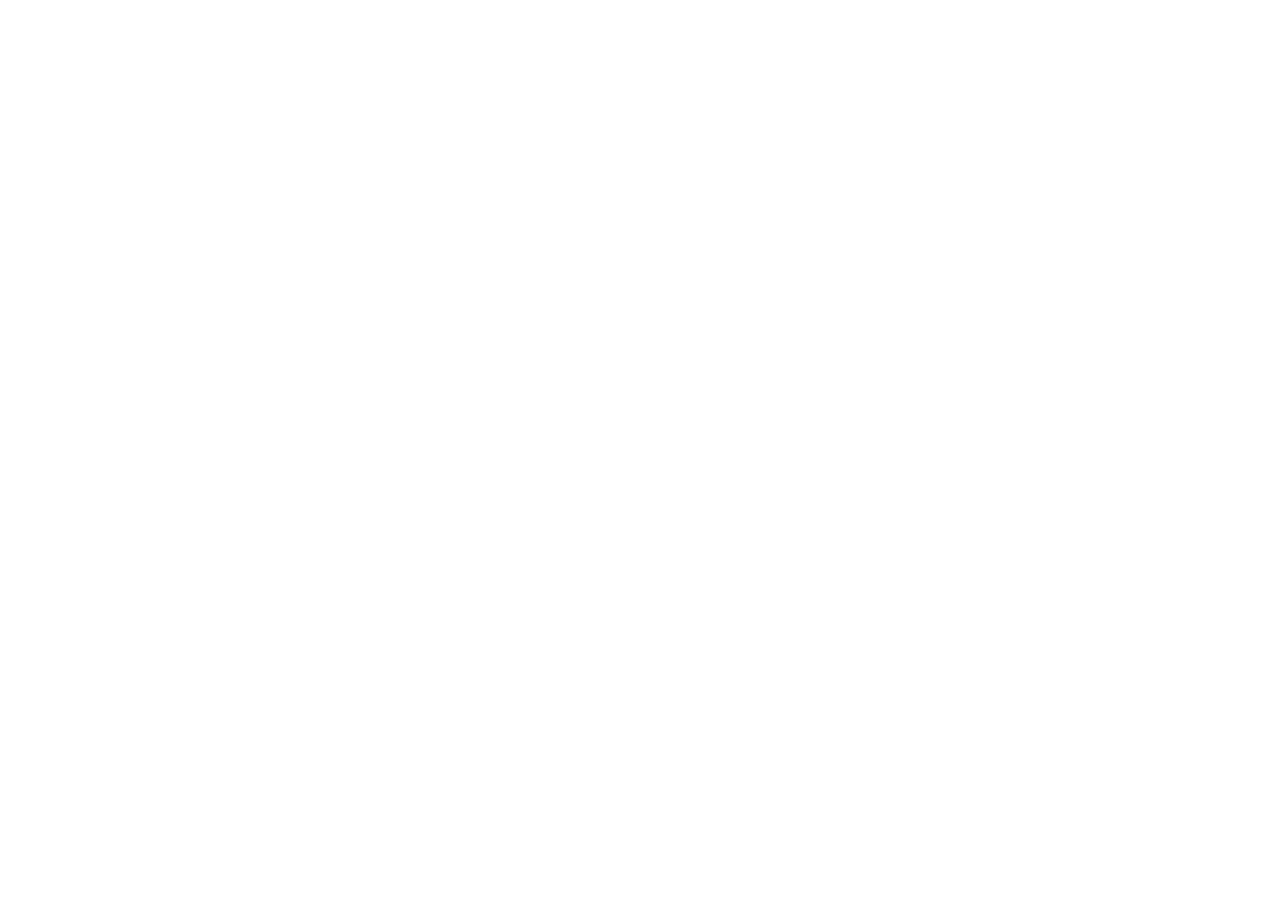
==== index.html @ af885513 "Struktura projektu i CLAUDE.md" ====
<!DOCTYPE html>
<html lang="pl">
<head>
  <meta charset="UTF-8">
  <meta name="viewport" content="width=device-width, initial-scale=1.0">
  <title>Sztuka Lasu</title>
  <link rel="stylesheet" href="css/style.css">
</head>
<body>

  <!-- Tutaj powstanie treść strony -->

  <script src="js/main.js"></script>
</body>
</html>
---- css/style.css ----
/* Style strony Sztuka Lasu */
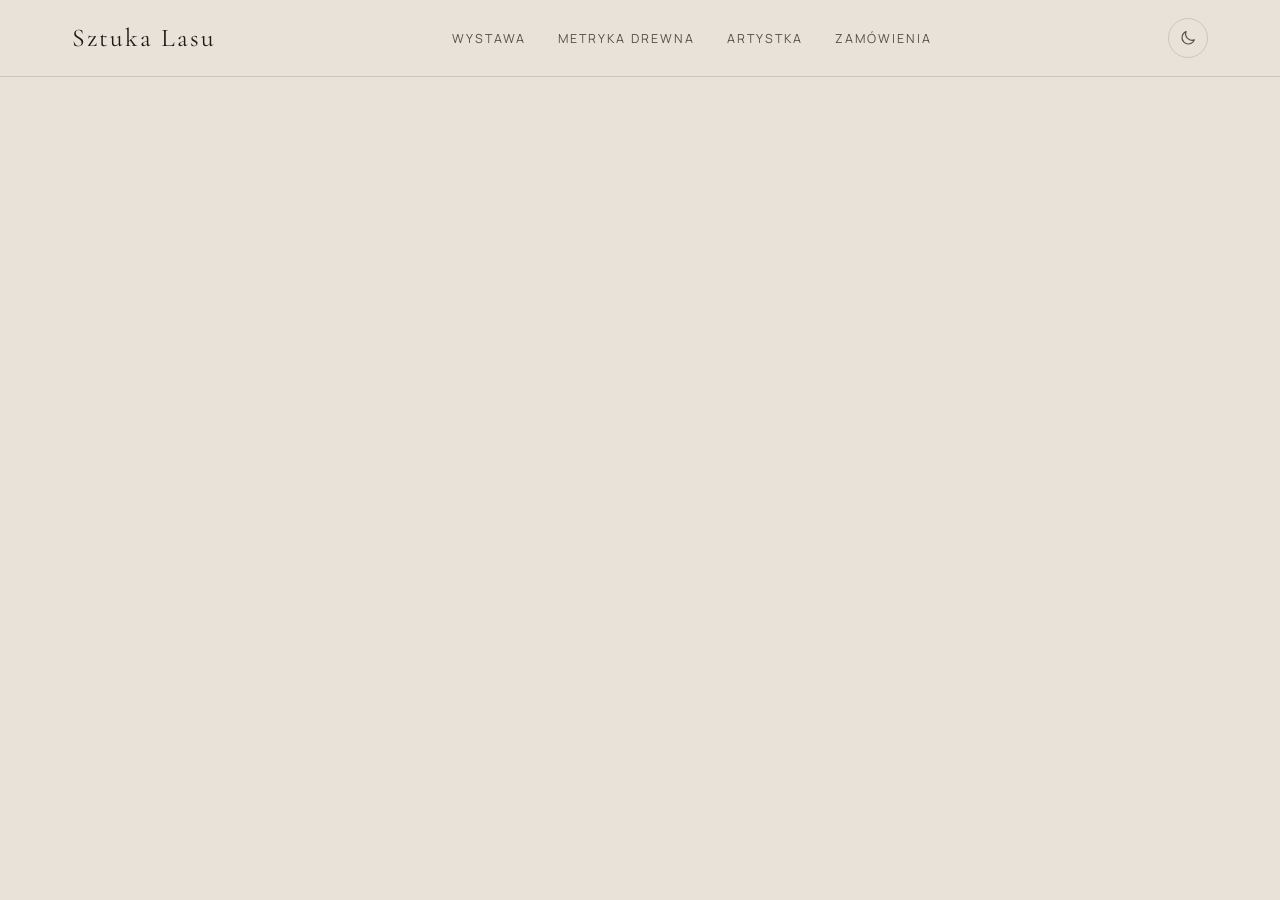
==== commit a082f434: "Nagówek, motywy kolorów i przecznik Sala nocna/dzienna" ====
--- a/index.html
+++ b/index.html
@@ -3,12 +3,92 @@
 <head>
   <meta charset="UTF-8">
   <meta name="viewport" content="width=device-width, initial-scale=1.0">
-  <title>Sztuka Lasu</title>
+  <title>Sztuka Lasu — rzeźby w drewnie</title>
+  <meta name="description" content="Wirtualna galeria rzeźb w drewnie. Każda praca powstaje z gałęzi i odłamków zebranych w lesie — z drewna, które dostaje drugie życie.">
+
+  <!--
+    Skrypt ustawiający motyw MUSI stać tutaj, w <head>, przed stylami
+    i przed treścią strony. Przeglądarka wykonuje go zanim cokolwiek
+    narysuje, więc strona od razu pojawia się w poprawnych kolorach.
+    Gdyby stał na końcu <body>, użytkownik zobaczyłby przez ułamek
+    sekundy zły motyw ("mignięcie").
+  -->
+  <script>
+    (function () {
+      try {
+        var zapisany = localStorage.getItem('motyw');
+        var systemowyCiemny = window.matchMedia('(prefers-color-scheme: dark)').matches;
+        // Wybór zapisany przez użytkownika ma pierwszeństwo nad ustawieniem systemu.
+        var motyw = zapisany || (systemowyCiemny ? 'dark' : 'light');
+        document.documentElement.setAttribute('data-theme', motyw);
+      } catch (blad) {
+        // localStorage bywa zablokowany (tryb prywatny) — wtedy zostają
+        // kolory domyślne ze stylów i strona nadal działa.
+      }
+    })();
+  </script>
+
+  <!-- Fonty z Google Fonts -->
+  <link rel="preconnect" href="https://fonts.googleapis.com">
+  <link rel="preconnect" href="https://fonts.gstatic.com" crossorigin>
+  <link href="https://fonts.googleapis.com/css2?family=Cormorant+Garamond:wght@300;400;500&family=Manrope:wght@300;400;500&display=swap" rel="stylesheet">
+
   <link rel="stylesheet" href="css/style.css">
 </head>
 <body>
 
-  <!-- Tutaj powstanie treść strony -->
+  <header class="naglowek">
+    <div class="naglowek__wnetrze">
+
+      <a class="logo" href="/">Sztuka Lasu</a>
+
+      <!-- <nav> mówi czytnikom ekranu, że to nawigacja po stronie.
+           aria-label rozróżnia ją od innych nawigacji w przyszłości. -->
+      <nav class="menu" aria-label="Menu główne">
+        <ul>
+          <li><a href="#wystawa">Wystawa</a></li>
+          <li><a href="#metryka-drewna">Metryka drewna</a></li>
+          <li><a href="#artystka">Artystka</a></li>
+          <li><a href="#zamowienia">Zamówienia</a></li>
+        </ul>
+      </nav>
+
+      <!--
+        type="button" — bez tego przycisk w formularzu próbowałby go wysłać.
+        aria-label — przycisk zawiera tylko ikonę, więc czytnik ekranu
+        nie miałby czego przeczytać. JavaScript aktualizuje tę etykietę
+        przy każdej zmianie motywu.
+        aria-hidden przy ikonach — to dekoracja, treść niesie aria-label.
+      -->
+      <button
+        class="przelacznik-motywu"
+        type="button"
+        id="przelacznik-motywu"
+        aria-label="Włącz motyw dzienny">
+
+        <!-- Słońce: widoczne w motywie nocnym -->
+        <svg class="ikona-slonce" viewBox="0 0 24 24" fill="none"
+             stroke="currentColor" stroke-width="1.5" stroke-linecap="round"
+             aria-hidden="true">
+          <circle cx="12" cy="12" r="4.5"/>
+          <path d="M12 1.5v2.5M12 20v2.5M3.2 3.2l1.8 1.8M19 19l1.8 1.8M1.5 12h2.5M20 12h2.5M3.2 20.8l1.8-1.8M19 5l1.8-1.8"/>
+        </svg>
+
+        <!-- Księżyc: widoczny w motywie dziennym -->
+        <svg class="ikona-ksiezyc" viewBox="0 0 24 24" fill="none"
+             stroke="currentColor" stroke-width="1.5" stroke-linecap="round"
+             stroke-linejoin="round" aria-hidden="true">
+          <path d="M20.5 14.5A8.5 8.5 0 0 1 9.5 3.5a8.5 8.5 0 1 0 11 11z"/>
+        </svg>
+      </button>
+
+    </div>
+  </header>
+
+  <main>
+    <!-- Tutaj powstaną kolejne sekcje: wystawa, metryka drewna,
+         artystka, zamówienia. -->
+  </main>
 
   <script src="js/main.js"></script>
 </body>
--- a/css/style.css
+++ b/css/style.css
@@ -1 +1,246 @@
-/* Style strony Sztuka Lasu */
+/* =========================================================
+   Sztuka Lasu — style strony
+   ========================================================= */
+
+/* ---------------------------------------------------------
+   1. ZMIENNE KOLORÓW
+
+   Zmienna CSS to nazwa dla wartości, np. --tlo zamiast #13110f.
+   Dzięki temu kolor zapisujemy w jednym miejscu, a używamy w wielu.
+   Zmiana motywu = podmiana wartości zmiennych, nic więcej.
+
+   Motyw nocny jest domyślny — opisany w :root.
+   --------------------------------------------------------- */
+
+:root {
+  /* Motyw nocny */
+  --tlo:            #13110f;
+  --tlo-drugie:     #1b1815;
+  --tekst:          #efe7dc;
+  --tekst-przygaszony: #b5a896;
+  --linie:          #2a2520;
+  --akcent:         #c8a25a;   /* mosiądz */
+
+  /* Informuje przeglądarkę, że strona jest ciemna —
+     dopasuje m.in. paski przewijania i pola formularzy. */
+  color-scheme: dark;
+
+  /* Fonty */
+  --font-naglowki: 'Cormorant Garamond', Georgia, serif;
+  --font-tekst:    'Manrope', system-ui, -apple-system, sans-serif;
+
+  /* Odstępy — wspólna skala, żeby układ był spójny */
+  --odstep-s:  0.5rem;
+  --odstep-m:  1rem;
+  --odstep-l:  2rem;
+  --odstep-xl: 4rem;
+
+  --szerokosc-strony: 1200px;
+}
+
+/* Motyw dzienny — wybrany ręcznie przyciskiem */
+:root[data-theme="light"] {
+  --tlo:            #e8e2d8;
+  --tlo-drugie:     #ded6ca;
+  --tekst:          #1f1a15;
+  --tekst-przygaszony: #5b5046;
+  --linie:          #cfc6b9;
+  --akcent:         #6f521f;
+
+  color-scheme: light;
+}
+
+/* Ten sam motyw dzienny, ale wybrany automatycznie przez system
+   użytkownika. Zabezpieczenie na wypadek, gdyby JavaScript się nie
+   wykonał — wtedy atrybut data-theme w ogóle nie zostanie ustawiony
+   i strona i tak pokaże właściwe kolory. */
+@media (prefers-color-scheme: light) {
+  :root:not([data-theme="dark"]) {
+    --tlo:            #e8e2d8;
+    --tlo-drugie:     #ded6ca;
+    --tekst:          #1f1a15;
+    --tekst-przygaszony: #5b5046;
+    --linie:          #cfc6b9;
+    --akcent:         #6f521f;
+
+    color-scheme: light;
+  }
+}
+
+/* ---------------------------------------------------------
+   2. RESET I PODSTAWY
+   --------------------------------------------------------- */
+
+*,
+*::before,
+*::after {
+  box-sizing: border-box;   /* szerokość elementu liczy się razem z ramką i paddingiem */
+}
+
+body {
+  margin: 0;
+  min-height: 100vh;
+  background-color: var(--tlo);
+  color: var(--tekst);
+  font-family: var(--font-tekst);
+  font-size: 1rem;
+  line-height: 1.7;
+  -webkit-font-smoothing: antialiased;
+
+  /* Łagodne przejście przy zmianie motywu */
+  transition: background-color 0.4s ease, color 0.4s ease;
+}
+
+h1, h2, h3 {
+  font-family: var(--font-naglowki);
+  font-weight: 400;
+  line-height: 1.2;
+  margin: 0;
+}
+
+a {
+  color: inherit;
+  text-decoration: none;
+}
+
+/* Wyraźna obwódka przy nawigacji klawiaturą (klawisz Tab) —
+   ważne dla dostępności, nie usuwamy jej. */
+a:focus-visible,
+button:focus-visible {
+  outline: 2px solid var(--akcent);
+  outline-offset: 4px;
+}
+
+/* ---------------------------------------------------------
+   3. NAGŁÓWEK STRONY
+   --------------------------------------------------------- */
+
+.naglowek {
+  position: sticky;          /* przykleja się do góry przy przewijaniu */
+  top: 0;
+  z-index: 10;
+  background-color: var(--tlo);
+  border-bottom: 1px solid var(--linie);
+  transition: background-color 0.4s ease, border-color 0.4s ease;
+}
+
+.naglowek__wnetrze {
+  max-width: var(--szerokosc-strony);
+  margin: 0 auto;
+  padding: var(--odstep-m) var(--odstep-l);
+
+  display: flex;             /* logo | menu | przycisk w jednej linii */
+  align-items: center;
+  justify-content: space-between;
+  gap: var(--odstep-l);
+}
+
+/* Logo tekstowe */
+.logo {
+  font-family: var(--font-naglowki);
+  font-size: 1.6rem;
+  letter-spacing: 0.08em;
+  white-space: nowrap;
+}
+
+/* Menu */
+.menu ul {
+  list-style: none;          /* bez kropek */
+  margin: 0;
+  padding: 0;
+  display: flex;
+  gap: var(--odstep-l);
+}
+
+.menu a {
+  font-size: 0.78rem;
+  letter-spacing: 0.16em;
+  text-transform: uppercase;
+  color: var(--tekst-przygaszony);
+  padding-bottom: 2px;
+  border-bottom: 1px solid transparent;
+  transition: color 0.3s ease, border-color 0.3s ease;
+}
+
+.menu a:hover {
+  color: var(--tekst);
+  border-bottom-color: var(--akcent);
+}
+
+/* ---------------------------------------------------------
+   4. PRZYCISK PRZEŁĄCZANIA MOTYWU
+   --------------------------------------------------------- */
+
+.przelacznik-motywu {
+  /* Kasujemy domyślny wygląd przycisku przeglądarki */
+  background: none;
+  border: 1px solid var(--linie);
+  border-radius: 50%;
+  padding: 0;
+
+  width: 40px;
+  height: 40px;
+  flex-shrink: 0;            /* nie kurczy się, gdy brakuje miejsca */
+
+  display: inline-flex;
+  align-items: center;
+  justify-content: center;
+
+  color: var(--tekst-przygaszony);
+  cursor: pointer;
+  transition: color 0.3s ease, border-color 0.3s ease;
+}
+
+.przelacznik-motywu:hover {
+  color: var(--akcent);
+  border-color: var(--akcent);
+}
+
+.przelacznik-motywu svg {
+  width: 18px;
+  height: 18px;
+}
+
+/* Pokazujemy ikonę tego motywu, który użytkownik WŁĄCZY po kliknięciu.
+   Motyw nocny (domyślny) → słońce. Motyw dzienny → księżyc. */
+.ikona-ksiezyc { display: none; }
+.ikona-slonce  { display: block; }
+
+:root[data-theme="light"] .ikona-slonce  { display: none; }
+:root[data-theme="light"] .ikona-ksiezyc { display: block; }
+
+@media (prefers-color-scheme: light) {
+  :root:not([data-theme="dark"]) .ikona-slonce  { display: none; }
+  :root:not([data-theme="dark"]) .ikona-ksiezyc { display: block; }
+}
+
+/* ---------------------------------------------------------
+   5. TELEFONY
+   --------------------------------------------------------- */
+
+@media (max-width: 720px) {
+  .naglowek__wnetrze {
+    padding: var(--odstep-m);
+    flex-wrap: wrap;         /* menu przechodzi do nowej linii */
+    gap: var(--odstep-m);
+  }
+
+  .logo {
+    font-size: 1.35rem;
+  }
+
+  .menu {
+    order: 3;                /* menu ląduje pod logo i przyciskiem */
+    width: 100%;
+  }
+
+  .menu ul {
+    gap: var(--odstep-m);
+    flex-wrap: wrap;
+  }
+
+  .menu a {
+    font-size: 0.7rem;
+    letter-spacing: 0.12em;
+  }
+}
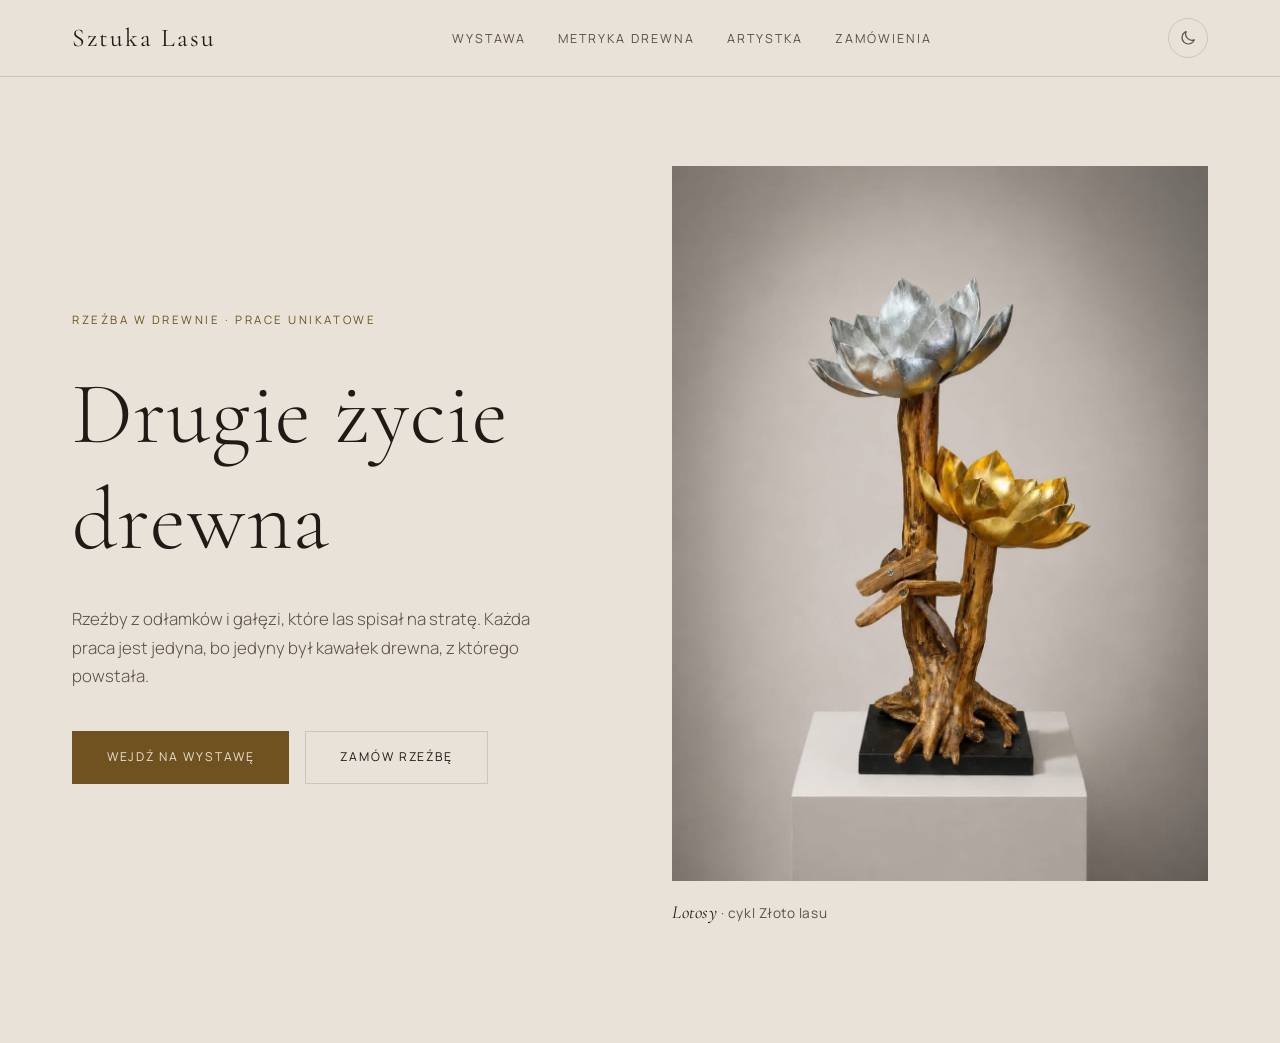
==== commit 986f982a: "Pierwszy ekran z hasem i zdjciem zalenym od motywu" ====
--- a/index.html
+++ b/index.html
@@ -31,7 +31,7 @@
   <!-- Fonty z Google Fonts -->
   <link rel="preconnect" href="https://fonts.googleapis.com">
   <link rel="preconnect" href="https://fonts.gstatic.com" crossorigin>
-  <link href="https://fonts.googleapis.com/css2?family=Cormorant+Garamond:wght@300;400;500&family=Manrope:wght@300;400;500&display=swap" rel="stylesheet">
+  <link href="https://fonts.googleapis.com/css2?family=Cormorant+Garamond:ital,wght@0,300;0,400;0,500;1,400;1,500&family=Manrope:wght@300;400;500&display=swap" rel="stylesheet">
 
   <link rel="stylesheet" href="css/style.css">
 </head>
@@ -86,6 +86,66 @@
   </header>
 
   <main>
+
+    <!-- =====================================================
+         HERO — pierwszy ekran
+         ===================================================== -->
+    <section class="hero">
+      <div class="hero__wnetrze">
+
+        <!-- Kolumna lewa: tekst -->
+        <div class="hero__tekst">
+          <p class="hero__etykieta">Rzeźba w drewnie · prace unikatowe</p>
+
+          <h1 class="hero__tytul">Drugie życie drewna</h1>
+
+          <p class="hero__opis">
+            Rzeźby z odłamków i gałęzi, które las spisał na stratę.
+            Każda praca jest jedyna, bo jedyny był kawałek drewna,
+            z którego powstała.
+          </p>
+
+          <div class="hero__przyciski">
+            <a class="przycisk przycisk--pelny" href="#wystawa">Wejdź na wystawę</a>
+            <a class="przycisk przycisk--obramowany" href="#zamowienia">Zamów rzeźbę</a>
+          </div>
+        </div>
+
+        <!-- Kolumna prawa: zdjęcie zależne od motywu.
+
+             W kodzie są OBIE prace. CSS pokazuje tę pasującą do
+             motywu, a drugą chowa przez display: none. Element
+             ukryty w ten sposób znika też dla czytników ekranu,
+             więc osoba niewidoma nie usłyszy obu podpisów naraz. -->
+        <div class="hero__obraz">
+
+          <!-- Motyw nocny -->
+          <figure class="praca hero__praca hero__praca--noc">
+            <img
+              src="images/twarze-i-formy/duze/twarz-z-mosieznym-okiem.jpg"
+              width="1018" height="1467"
+              alt="Rzeźbiona w drewnie twarz zawieszona na ciemnej ceglanej ścianie. W miejscu oka osadzony okrągły mosiężny element, powierzchnia zachowuje naturalne pęknięcia, sęki i słoje drewna.">
+            <figcaption>
+              <cite>Twarz z mosiężnym okiem</cite> · cykl Twarze i formy
+            </figcaption>
+          </figure>
+
+          <!-- Motyw dzienny -->
+          <figure class="praca hero__praca hero__praca--dzien">
+            <img
+              src="images/zloto-lasu/duze/lotosy.jpg"
+              width="1086" height="1448"
+              alt="Rzeźba dwóch kwiatów lotosu na drewnianych łodygach wyrastających z korzeni. Górny kwiat ma srebrzone płatki, dolny złocone. Praca stoi na czarnej podstawie, na jasnym cokole.">
+            <figcaption>
+              <cite>Lotosy</cite> · cykl Złoto lasu
+            </figcaption>
+          </figure>
+
+        </div>
+
+      </div>
+    </section>
+
     <!-- Tutaj powstaną kolejne sekcje: wystawa, metryka drewna,
          artystka, zamówienia. -->
   </main>
--- a/css/style.css
+++ b/css/style.css
@@ -244,3 +244,197 @@
     letter-spacing: 0.12em;
   }
 }
+
+/* ---------------------------------------------------------
+   6. PRZYCISKI
+
+   Jedna klasa .przycisk daje kształt i typografię,
+   a klasa-wariant (--pelny / --obramowany) tylko kolory.
+   --------------------------------------------------------- */
+
+.przycisk {
+  display: inline-flex;
+  align-items: center;
+  justify-content: center;
+
+  padding: 0.95rem 2.1rem;
+  border: 1px solid transparent;
+
+  font-size: 0.76rem;
+  letter-spacing: 0.16em;
+  text-transform: uppercase;
+  white-space: nowrap;
+
+  cursor: pointer;
+  transition: background-color 0.3s ease, color 0.3s ease, border-color 0.3s ease;
+}
+
+/* Wypełniony kolorem akcentu.
+   Tekst w kolorze tła (var(--tlo)) działa w obu motywach:
+   ciemny napis na złocie w nocy, jasny na brązie w dzień. */
+.przycisk--pelny {
+  background-color: var(--akcent);
+  color: var(--tlo);
+}
+
+.przycisk--pelny:hover {
+  background-color: transparent;
+  color: var(--akcent);
+  border-color: var(--akcent);
+}
+
+.przycisk--obramowany {
+  background-color: transparent;
+  color: var(--tekst);
+  border-color: var(--linie);
+}
+
+.przycisk--obramowany:hover {
+  color: var(--akcent);
+  border-color: var(--akcent);
+}
+
+/* ---------------------------------------------------------
+   7. HERO — pierwszy ekran
+   --------------------------------------------------------- */
+
+.hero {
+  padding-top: clamp(3rem, 7vw, 6rem);
+  padding-bottom: clamp(4rem, 9vw, 8rem);
+}
+
+.hero__wnetrze {
+  max-width: var(--szerokosc-strony);
+  margin: 0 auto;
+  padding: 0 var(--odstep-l);
+
+  /* grid = siatka. Poniżej: dwie kolumny równej szerokości.
+     1fr znaczy "jedna część dostępnego miejsca". */
+  display: grid;
+  grid-template-columns: 1fr 1fr;
+  gap: clamp(2rem, 5vw, 4.5rem);
+  align-items: center;
+}
+
+.hero__etykieta {
+  margin: 0 0 var(--odstep-l);
+  color: var(--akcent);
+  font-size: 0.72rem;
+  letter-spacing: 0.22em;
+  text-transform: uppercase;
+}
+
+/* clamp(minimum, wartość elastyczna, maksimum) —
+   tytuł skaluje się płynnie z szerokością okna (7vw = 7% szerokości),
+   ale nigdy nie zejdzie poniżej 2.6rem ani nie przekroczy 5.5rem.
+   Dzięki temu nie trzeba osobno ustawiać rozmiaru dla telefonu. */
+.hero__tytul {
+  margin: 0 0 var(--odstep-l);
+  font-size: clamp(2.6rem, 7vw, 5.5rem);
+  font-weight: 300;
+  letter-spacing: 0.01em;
+}
+
+.hero__opis {
+  margin: 0 0 calc(var(--odstep-l) * 1.25);
+  max-width: 46ch;            /* ok. 46 znaków w wierszu — długość wygodna do czytania */
+  color: var(--tekst-przygaszony);
+  font-size: 1.05rem;
+  font-weight: 300;
+}
+
+.hero__przyciski {
+  display: flex;
+  gap: var(--odstep-m);
+  flex-wrap: wrap;            /* na wąskim ekranie drugi przycisk spadnie niżej */
+}
+
+/* --- Zdjęcie pracy z podpisem --- */
+
+.praca {
+  margin: 0;                  /* przeglądarka domyślnie dodaje marginesy do <figure> */
+}
+
+.praca img {
+  display: block;
+  width: 100%;
+  height: auto;
+
+  /* Stała ramka 3:4 dla obu zdjęć — bez tego układ strony
+     podskakiwałby przy zmianie motywu, bo zdjęcia mają
+     nieco inne proporcje. object-fit: cover wypełnia ramkę
+     i przycina nadmiar zamiast zniekształcać pracę. */
+  aspect-ratio: 3 / 4;
+  object-fit: cover;
+}
+
+.praca figcaption {
+  margin-top: var(--odstep-m);
+  color: var(--tekst-przygaszony);
+  font-size: 0.85rem;
+  letter-spacing: 0.04em;
+}
+
+/* <cite> to znacznik tytułu dzieła. Przeglądarka sama daje mu
+   kursywę, my dokładamy krój nagłówkowy. */
+.praca cite {
+  color: var(--tekst);
+  font-family: var(--font-naglowki);
+  font-size: 1.15rem;
+  font-style: italic;
+}
+
+/* --- Zamiana zdjęcia wraz z motywem ---
+
+   W HTML są obie prace. Tutaj decydujemy, którą widać.
+   Domyślnie (motyw nocny) widoczna jest praca nocna. */
+
+.hero__praca--dzien { display: none; }
+.hero__praca--noc   { display: block; }
+
+:root[data-theme="light"] .hero__praca--noc   { display: none; }
+:root[data-theme="light"] .hero__praca--dzien { display: block; }
+
+/* Zabezpieczenie, gdyby JavaScript nie ustawił data-theme */
+@media (prefers-color-scheme: light) {
+  :root:not([data-theme="dark"]) .hero__praca--noc   { display: none; }
+  :root:not([data-theme="dark"]) .hero__praca--dzien { display: block; }
+}
+
+/* --- Hero na telefonie --- */
+
+@media (max-width: 768px) {
+  .hero {
+    padding-top: var(--odstep-l);
+  }
+
+  .hero__wnetrze {
+    padding-left: var(--odstep-m);
+    padding-right: var(--odstep-m);
+
+    grid-template-columns: 1fr;   /* jedna kolumna — bloki jeden pod drugim */
+    gap: var(--odstep-l);
+  }
+
+  /* order: -1 przesuwa zdjęcie przed tekst.
+     Zmienia tylko kolejność wyświetlania, nie ruszając kodu HTML. */
+  .hero__obraz {
+    order: -1;
+  }
+
+  .hero__etykieta {
+    margin-bottom: var(--odstep-m);
+  }
+
+  .hero__opis {
+    margin-bottom: var(--odstep-l);
+  }
+
+  .praca img {
+    aspect-ratio: 4 / 5;          /* niższy kadr, żeby zdjęcie nie zajęło całego ekranu */
+  }
+
+  .hero__przyciski .przycisk {
+    flex: 1 1 100%;               /* przyciski na pełną szerokość, jeden pod drugim */
+  }
+}
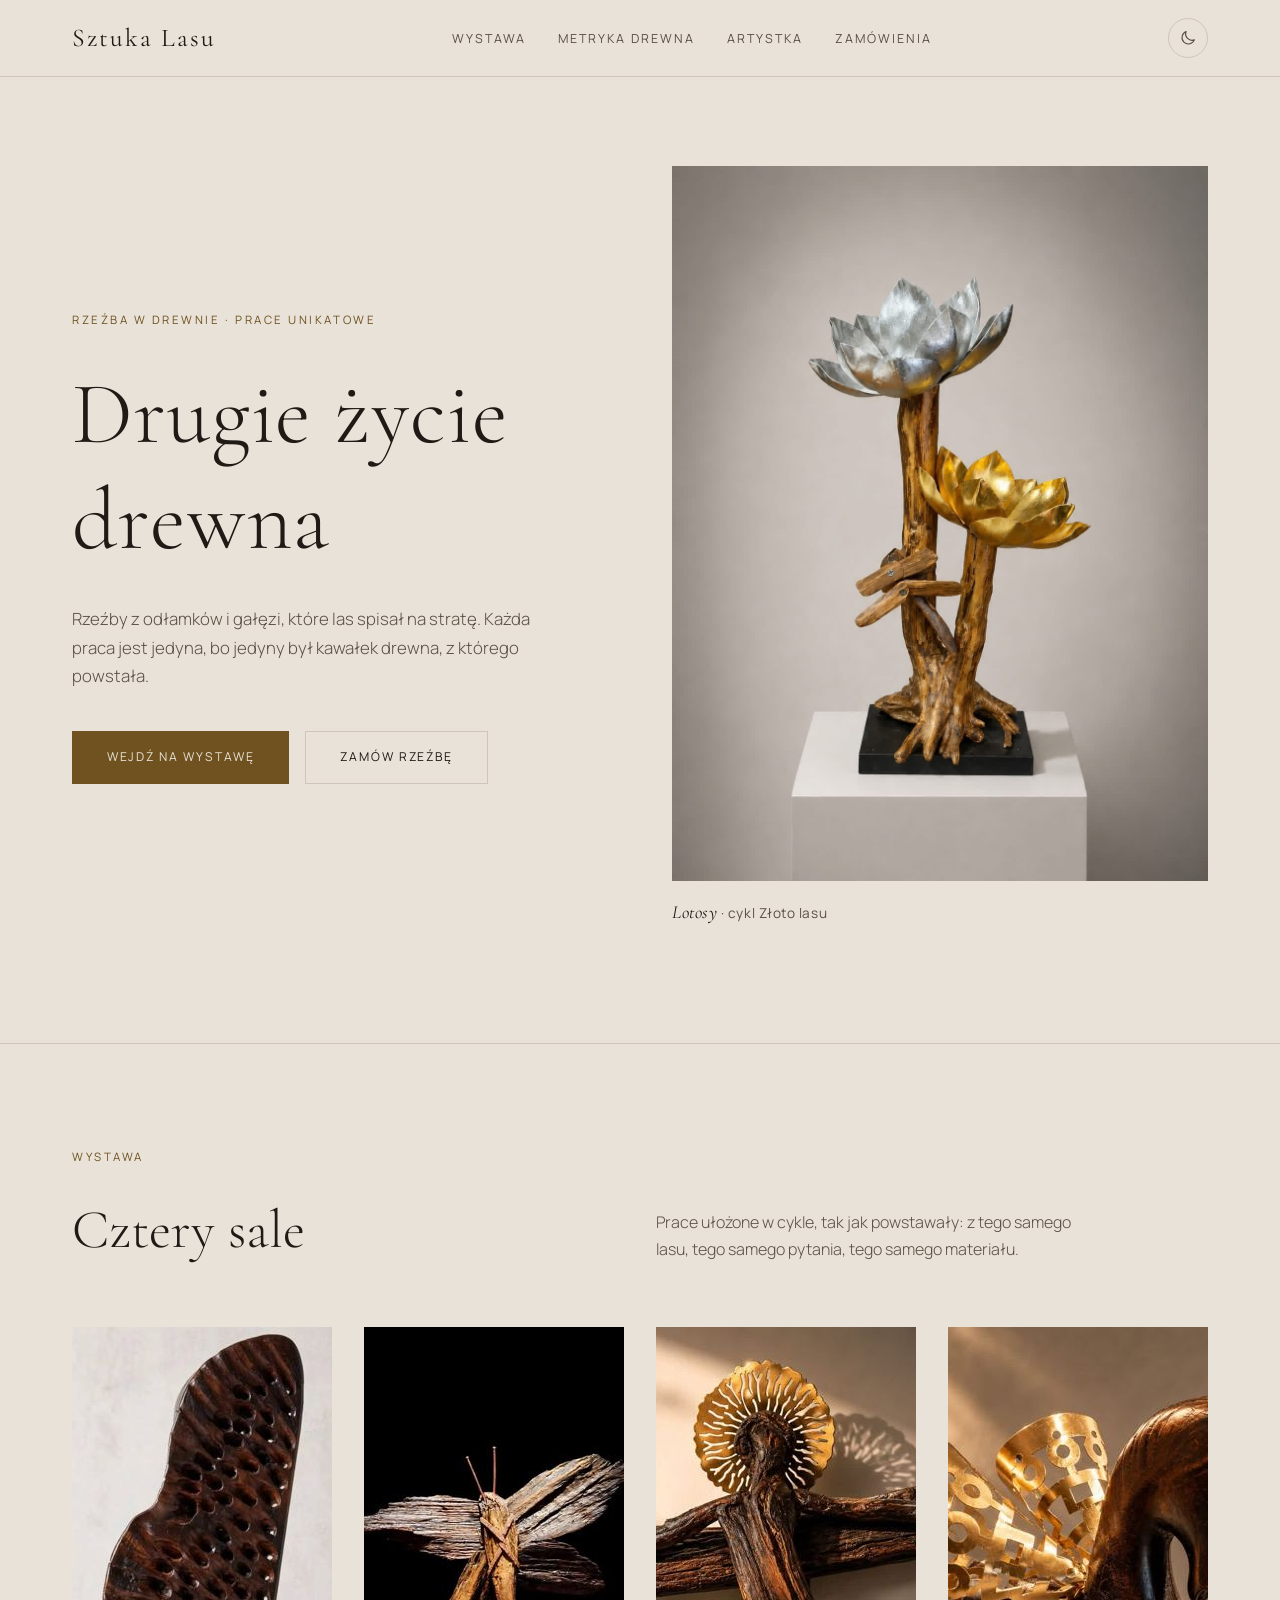
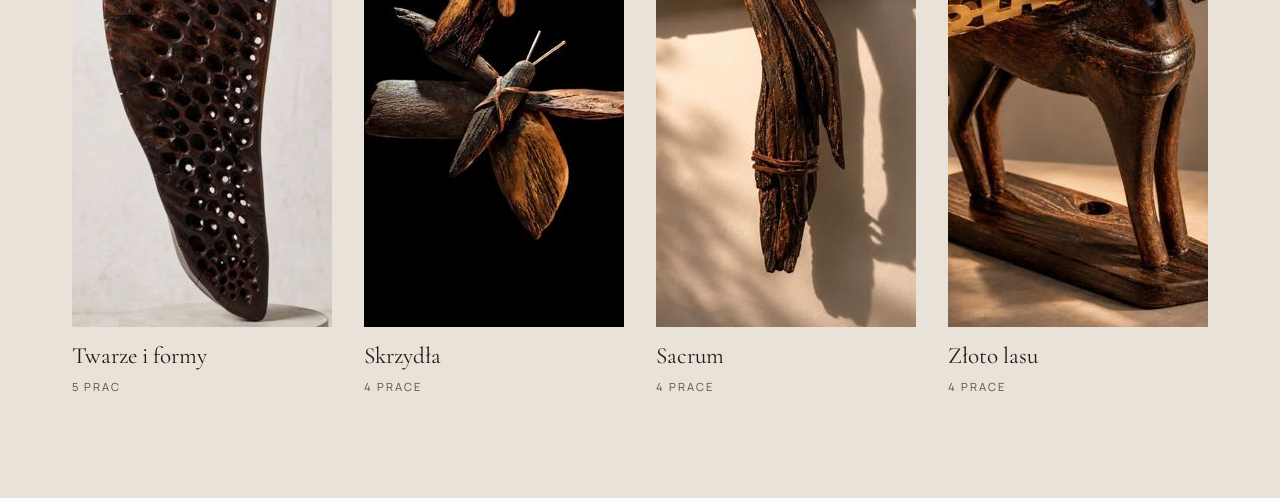
==== commit ff9cb252: "Mniejsze przycicie zdj na kartach sal" ====
--- a/index.html
+++ b/index.html
@@ -95,7 +95,7 @@
 
         <!-- Kolumna lewa: tekst -->
         <div class="hero__tekst">
-          <p class="hero__etykieta">Rzeźba w drewnie · prace unikatowe</p>
+          <p class="etykieta">Rzeźba w drewnie · prace unikatowe</p>
 
           <h1 class="hero__tytul">Drugie życie drewna</h1>
 
@@ -146,7 +146,88 @@
       </div>
     </section>
 
-    <!-- Tutaj powstaną kolejne sekcje: wystawa, metryka drewna,
+
+    <!-- =====================================================
+         WYSTAWA — cztery sale (cykle prac)
+         ===================================================== -->
+    <section class="wystawa" id="wystawa">
+      <div class="wystawa__wnetrze">
+
+        <header class="sekcja-naglowek">
+          <div>
+            <p class="etykieta">Wystawa</p>
+            <h2 class="sekcja-naglowek__tytul">Cztery sale</h2>
+          </div>
+          <p class="sekcja-naglowek__opis">
+            Prace ułożone w cykle, tak jak powstawały: z tego samego lasu,
+            tego samego pytania, tego samego materiału.
+          </p>
+        </header>
+
+        <!-- <ul> zamiast zwykłych <div>: to jest lista sal, a czytnik
+             ekranu zapowie "lista, 4 pozycje" i pozwoli po niej skakać.
+             Cała karta jest jednym <a>, więc klikalne jest zdjęcie
+             razem z podpisem. -->
+        <ul class="sale">
+
+          <li>
+            <a class="sala" href="#">
+              <div class="sala__kadr">
+                <img
+                  src="images/twarze-i-formy/miniatury/forma-z-otworami.jpg"
+                  width="323" height="600" loading="lazy"
+                  alt="Wysoka, smukła forma z ciemnego drewna o miękkim, opływowym zarysie, gęsto przewiercona owalnymi otworami.">
+              </div>
+              <h3 class="sala__nazwa">Twarze i formy</h3>
+              <p class="sala__liczba">5 prac</p>
+            </a>
+          </li>
+
+          <li>
+            <a class="sala" href="#">
+              <div class="sala__kadr">
+                <img
+                  src="images/skrzydla/miniatury/dwa-motyle-noc.jpg"
+                  width="337" height="600" loading="lazy"
+                  alt="Dwa motyle złożone z kawałków surowego drewna, z cienkimi czułkami, ustawione jeden nad drugim na czarnym tle.">
+              </div>
+              <h3 class="sala__nazwa">Skrzydła</h3>
+              <p class="sala__liczba">4 prace</p>
+            </a>
+          </li>
+
+          <li>
+            <a class="sala" href="#">
+              <div class="sala__kadr">
+                <img
+                  src="images/sacrum/miniatury/krucyfiks-z-aureola.jpg"
+                  width="561" height="600" loading="lazy"
+                  alt="Krucyfiks z nieobrobionych gałęzi związanych sznurkiem, z postacią i złoconą, promienistą aureolą, na jasnej ścianie w ciepłym świetle.">
+              </div>
+              <h3 class="sala__nazwa">Sacrum</h3>
+              <p class="sala__liczba">4 prace</p>
+            </a>
+          </li>
+
+          <li>
+            <a class="sala" href="#">
+              <div class="sala__kadr">
+                <img
+                  src="images/zloto-lasu/miniatury/kon-ze-skrzydlami.jpg"
+                  width="546" height="600" loading="lazy"
+                  alt="Drewniany koń na prostej podstawie, ze złoconymi, ażurowymi skrzydłami wyciętymi w metalowej blasze.">
+              </div>
+              <h3 class="sala__nazwa">Złoto lasu</h3>
+              <p class="sala__liczba">4 prace</p>
+            </a>
+          </li>
+
+        </ul>
+
+      </div>
+    </section>
+
+    <!-- Tutaj powstaną kolejne sekcje: metryka drewna,
          artystka, zamówienia. -->
   </main>
 
--- a/css/style.css
+++ b/css/style.css
@@ -316,7 +316,7 @@
   align-items: center;
 }
 
-.hero__etykieta {
+.etykieta {
   margin: 0 0 var(--odstep-l);
   color: var(--akcent);
   font-size: 0.72rem;
@@ -422,7 +422,7 @@
     order: -1;
   }
 
-  .hero__etykieta {
+  .hero .etykieta {
     margin-bottom: var(--odstep-m);
   }
 
@@ -438,3 +438,146 @@
     flex: 1 1 100%;               /* przyciski na pełną szerokość, jeden pod drugim */
   }
 }
+
+/* ---------------------------------------------------------
+   8. WYSTAWA — cztery sale
+   --------------------------------------------------------- */
+
+.wystawa {
+  padding: clamp(3rem, 8vw, 7rem) 0;
+  border-top: 1px solid var(--linie);
+}
+
+.wystawa__wnetrze {
+  max-width: var(--szerokosc-strony);
+  margin: 0 auto;
+  padding: 0 var(--odstep-l);
+}
+
+/* --- Nagłówek sekcji: tytuł po lewej, akapit po prawej --- */
+
+.sekcja-naglowek {
+  display: grid;
+  grid-template-columns: 1fr 1fr;
+  gap: var(--odstep-l);
+  align-items: end;            /* oba bloki wyrównane dolną krawędzią */
+
+  margin-bottom: clamp(2.5rem, 5vw, 4.5rem);
+}
+
+.sekcja-naglowek__tytul {
+  margin: 0;
+  font-size: clamp(2.2rem, 4.5vw, 3.4rem);
+  font-weight: 300;
+}
+
+.sekcja-naglowek__opis {
+  margin: 0;
+  max-width: 44ch;
+  color: var(--tekst-przygaszony);
+  font-weight: 300;
+}
+
+/* --- Siatka kart --- */
+
+.sale {
+  list-style: none;
+  margin: 0;
+  padding: 0;
+
+  display: grid;
+  grid-template-columns: repeat(4, 1fr);   /* cztery równe kolumny */
+  gap: var(--odstep-l);
+}
+
+/* --- Pojedyncza karta --- */
+
+.sala {
+  display: block;
+}
+
+/* Kadr zdjęcia. overflow: hidden przycina zdjęcie do ramki —
+   bez tego przybliżenie przy najechaniu wylewałoby się poza kartę. */
+.sala__kadr {
+  overflow: hidden;
+  background-color: var(--tlo-drugie);   /* widoczne zanim zdjęcie się wczyta */
+}
+
+.sala__kadr img {
+  display: block;
+  width: 100%;
+  /* Kadr 4:5 — łagodniejszy dla prac o proporcjach zbliżonych do kwadratu.
+     Ten sam kadr na komputerze, tablecie i telefonie. */
+  aspect-ratio: 4 / 5;
+  object-fit: cover;
+  object-position: center;
+
+  transition: transform 0.7s ease;
+}
+
+.sala__nazwa {
+  margin: var(--odstep-m) 0 0.35rem;
+  font-size: 1.45rem;
+  font-weight: 400;
+  transition: color 0.3s ease;
+}
+
+.sala__liczba {
+  margin: 0;
+  color: var(--tekst-przygaszony);
+  font-size: 0.7rem;
+  letter-spacing: 0.18em;
+  text-transform: uppercase;
+}
+
+/* --- Efekt po najechaniu: powolne, niewielkie przybliżenie --- */
+
+.sala:hover .sala__kadr img,
+.sala:focus-visible .sala__kadr img {
+  transform: scale(1.04);
+}
+
+.sala:hover .sala__nazwa,
+.sala:focus-visible .sala__nazwa {
+  color: var(--akcent);
+}
+
+/* Część osób ustawia w systemie "ogranicz animacje" — ruch potrafi
+   wywoływać zawroty głowy. Wtedy zostaje sama zmiana koloru. */
+@media (prefers-reduced-motion: reduce) {
+  .sala__kadr img {
+    transition: none;
+  }
+
+  .sala:hover .sala__kadr img,
+  .sala:focus-visible .sala__kadr img {
+    transform: none;
+  }
+}
+
+/* --- Tablet: dwie kolumny --- */
+
+@media (max-width: 1024px) {
+  .sale {
+    grid-template-columns: repeat(2, 1fr);
+  }
+}
+
+/* --- Telefon: jedna kolumna --- */
+
+@media (max-width: 768px) {
+  .wystawa__wnetrze {
+    padding-left: var(--odstep-m);
+    padding-right: var(--odstep-m);
+  }
+
+  .sekcja-naglowek {
+    grid-template-columns: 1fr;    /* akapit schodzi pod tytuł */
+    gap: var(--odstep-m);
+  }
+
+  .sale {
+    grid-template-columns: 1fr;
+    gap: calc(var(--odstep-l) * 1.25);
+  }
+}
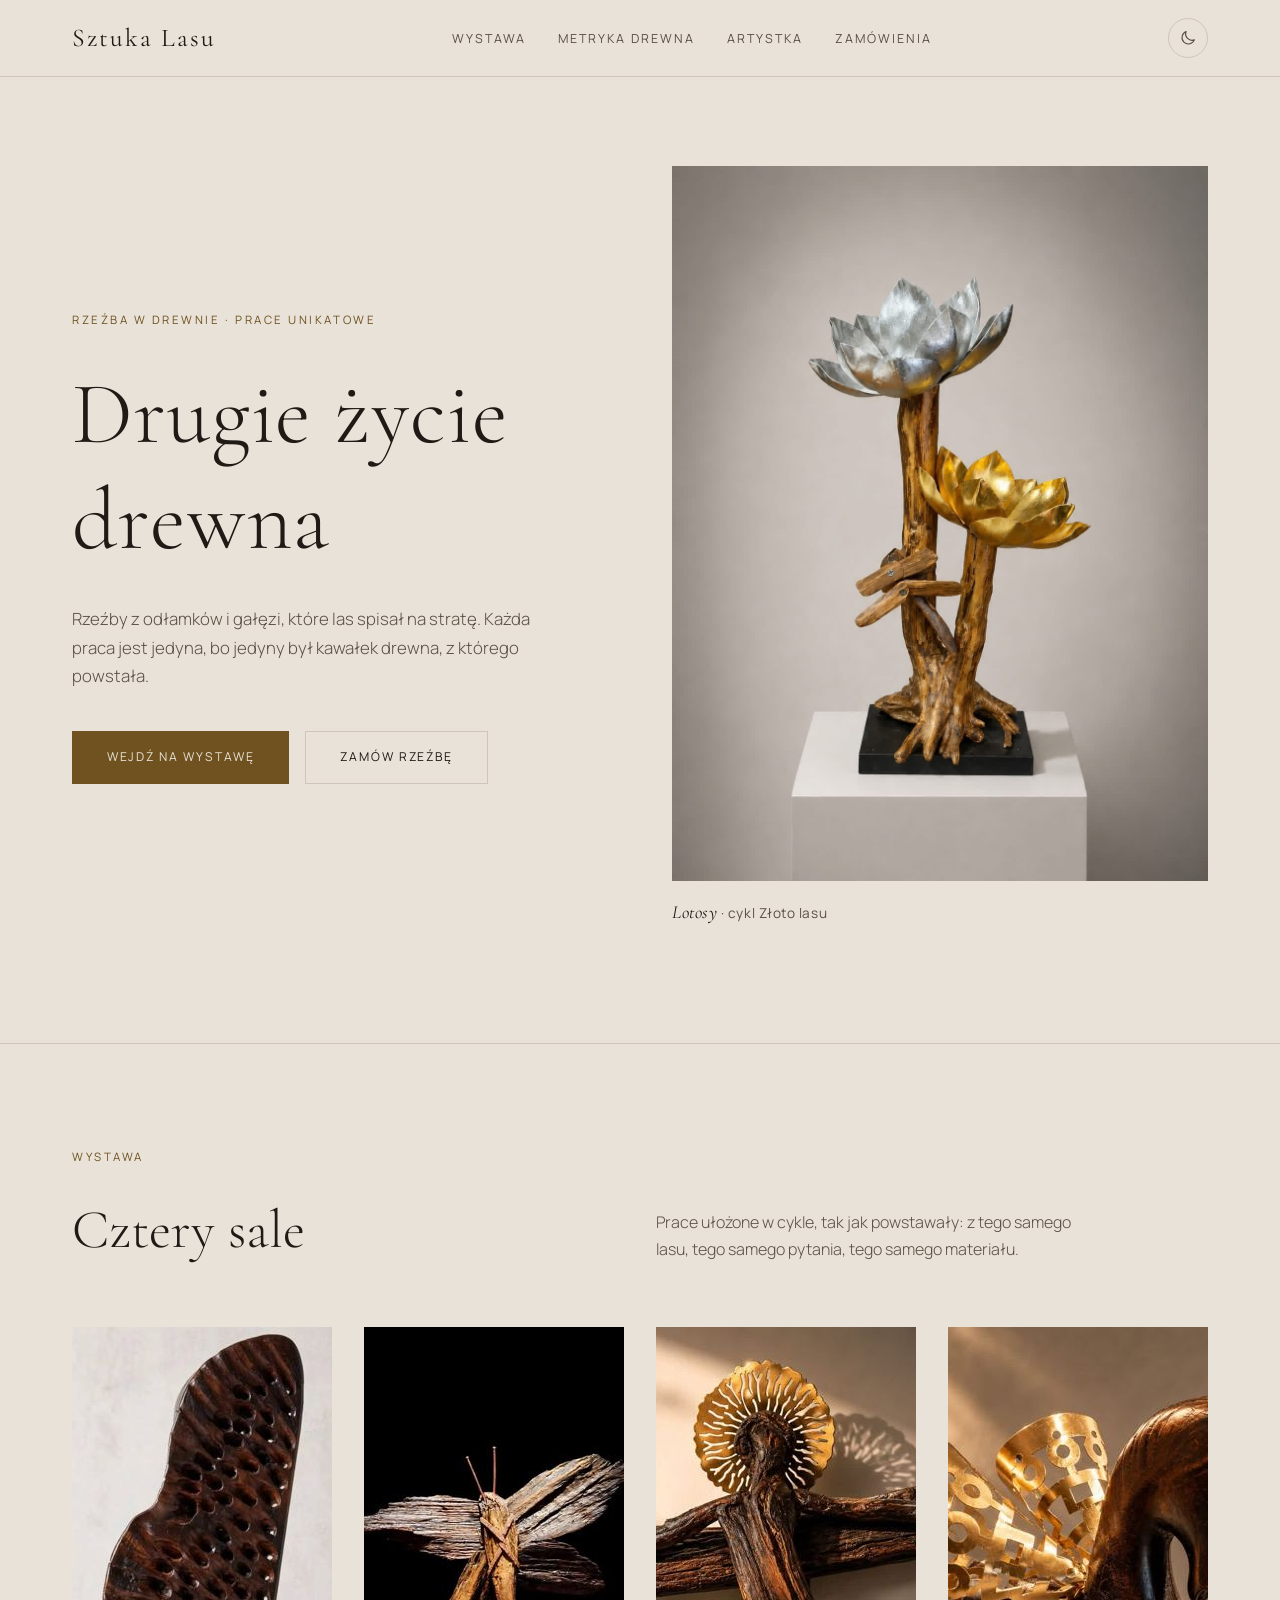
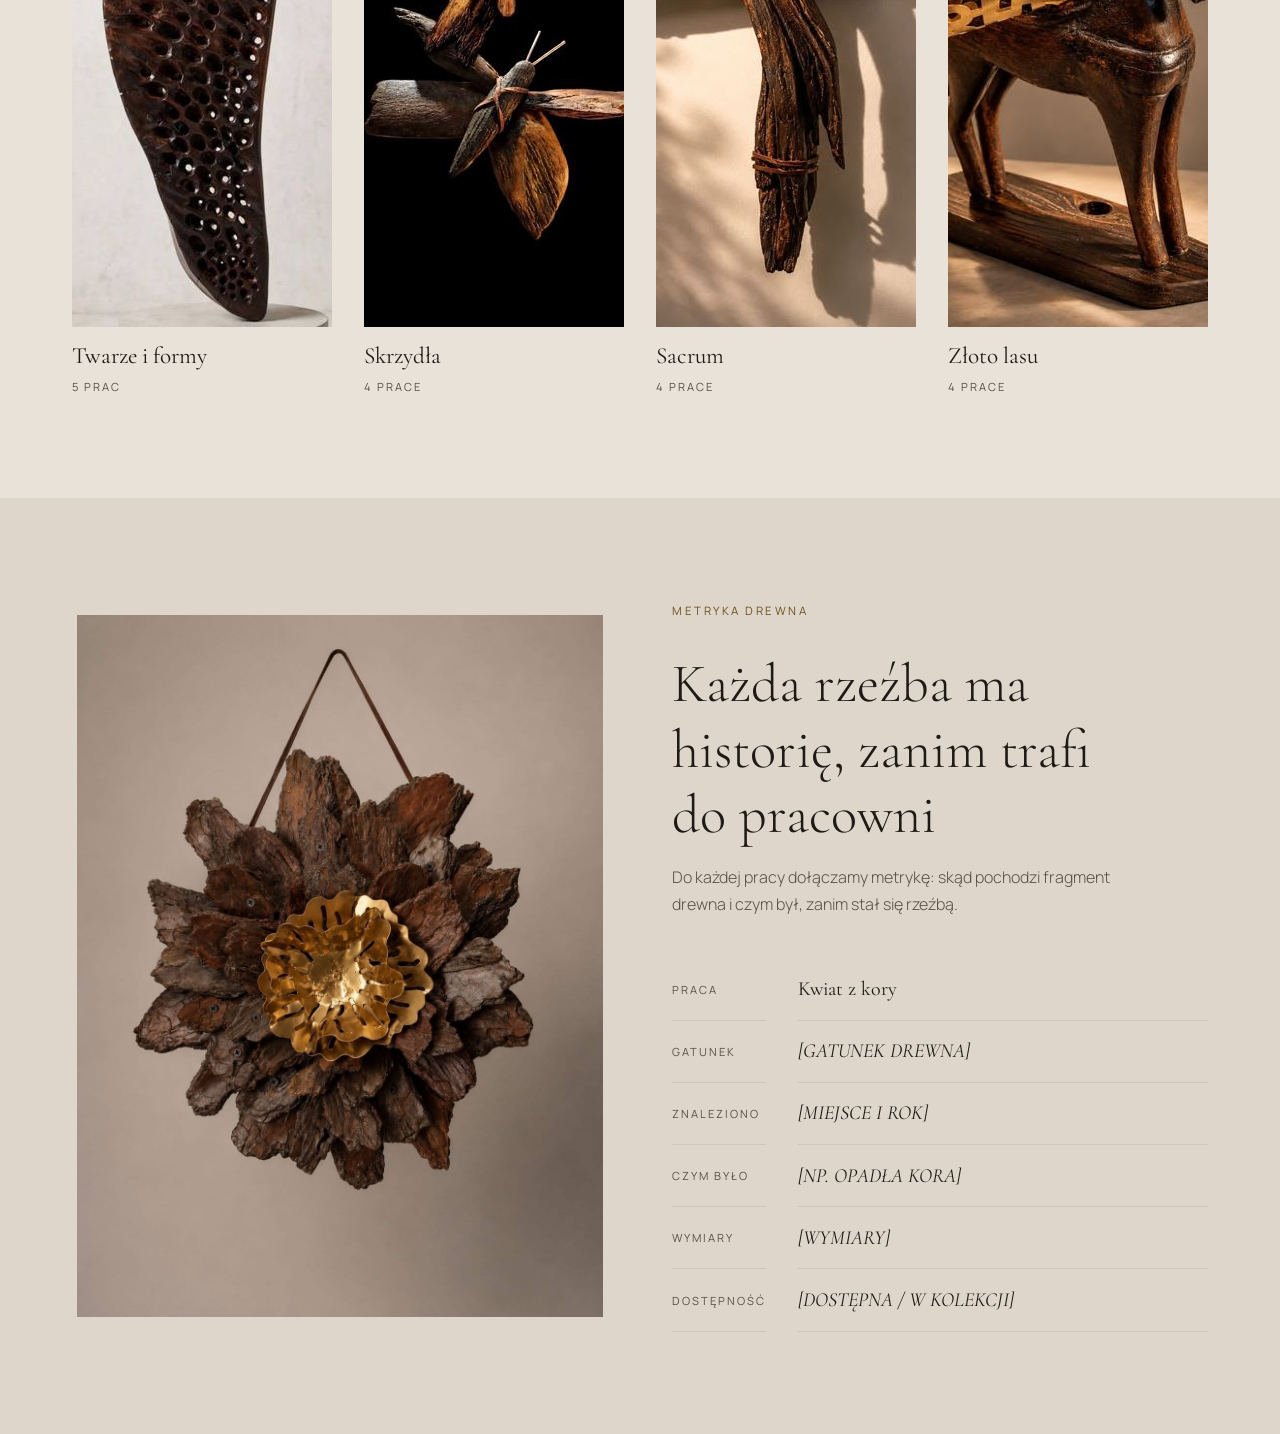
==== commit 02a5d216: "Sekcja Metryka drewna i poprawka kadrów na kartach sal" ====
--- a/index.html
+++ b/index.html
@@ -47,7 +47,7 @@
       <nav class="menu" aria-label="Menu główne">
         <ul>
           <li><a href="#wystawa">Wystawa</a></li>
-          <li><a href="#metryka-drewna">Metryka drewna</a></li>
+          <li><a href="#metryka">Metryka drewna</a></li>
           <li><a href="#artystka">Artystka</a></li>
           <li><a href="#zamowienia">Zamówienia</a></li>
         </ul>
@@ -156,7 +156,7 @@
         <header class="sekcja-naglowek">
           <div>
             <p class="etykieta">Wystawa</p>
-            <h2 class="sekcja-naglowek__tytul">Cztery sale</h2>
+            <h2 class="tytul-sekcji">Cztery sale</h2>
           </div>
           <p class="sekcja-naglowek__opis">
             Prace ułożone w cykle, tak jak powstawały: z tego samego lasu,
@@ -227,8 +227,63 @@
       </div>
     </section>
 
-    <!-- Tutaj powstaną kolejne sekcje: metryka drewna,
-         artystka, zamówienia. -->
+
+    <!-- =====================================================
+         METRYKA DREWNA
+         ===================================================== -->
+    <section class="metryka-sekcja" id="metryka">
+      <div class="metryka-sekcja__wnetrze">
+
+        <!-- Kolumna lewa: zdjęcie w pełnym kadrze, bez przycinania -->
+        <div class="metryka-sekcja__obraz">
+          <img
+            src="images/zloto-lasu/duze/kwiat-z-kory.jpg"
+            width="1086" height="1448" loading="lazy"
+            alt="Kwiat złożony z płatków sosnowej kory, ułożonych warstwami wokół złoconego, pofalowanego środka z metalu. Praca wisi na skórzanym rzemyku na jasnej ścianie.">
+        </div>
+
+        <!-- Kolumna prawa: opis i przykładowa metryka -->
+        <div class="metryka-sekcja__tekst">
+          <p class="etykieta">Metryka drewna</p>
+
+          <h2 class="tytul-sekcji">
+            Każda rzeźba ma historię, zanim trafi do pracowni
+          </h2>
+
+          <p class="metryka-sekcja__opis">
+            Do każdej pracy dołączamy metrykę: skąd pochodzi fragment drewna
+            i czym był, zanim stał się rzeźbą.
+          </p>
+
+          <!-- <dl> = lista definicji. Każde <dt> to nazwa (etykieta),
+               a następujące po nim <dd> to jej wartość. Powiązanie
+               etykiety z wartością jest tu zapisane w samym HTML,
+               nie tylko w wyglądzie. -->
+          <dl class="metryka">
+            <dt>Praca</dt>
+            <dd>Kwiat z kory</dd>
+
+            <dt>Gatunek</dt>
+            <dd class="do-uzupelnienia">[GATUNEK DREWNA]</dd>
+
+            <dt>Znaleziono</dt>
+            <dd class="do-uzupelnienia">[MIEJSCE I ROK]</dd>
+
+            <dt>Czym było</dt>
+            <dd class="do-uzupelnienia">[NP. OPADŁA KORA]</dd>
+
+            <dt>Wymiary</dt>
+            <dd class="do-uzupelnienia">[WYMIARY]</dd>
+
+            <dt>Dostępność</dt>
+            <dd class="do-uzupelnienia">[DOSTĘPNA / W KOLEKCJI]</dd>
+          </dl>
+        </div>
+
+      </div>
+    </section>
+
+    <!-- Tutaj powstaną kolejne sekcje: artystka, zamówienia. -->
   </main>
 
   <script src="js/main.js"></script>
--- a/css/style.css
+++ b/css/style.css
@@ -465,7 +465,7 @@
   margin-bottom: clamp(2.5rem, 5vw, 4.5rem);
 }
 
-.sekcja-naglowek__tytul {
+.tytul-sekcji {
   margin: 0;
   font-size: clamp(2.2rem, 4.5vw, 3.4rem);
   font-weight: 300;
@@ -581,3 +581,136 @@
     gap: calc(var(--odstep-l) * 1.25);
   }
 }
+
+/* ---------------------------------------------------------
+   9. METRYKA DREWNA
+   --------------------------------------------------------- */
+
+/* Inne tło niż sąsiednie sekcje — samo w sobie oddziela je
+   od reszty strony, więc nie dokładamy tu linii. */
+.metryka-sekcja {
+  background-color: var(--tlo-drugie);
+  padding: clamp(3rem, 8vw, 7rem) 0;
+  transition: background-color 0.4s ease;
+}
+
+.metryka-sekcja__wnetrze {
+  max-width: var(--szerokosc-strony);
+  margin: 0 auto;
+  padding: 0 var(--odstep-l);
+
+  display: grid;
+  grid-template-columns: 1fr 1fr;
+  gap: clamp(2rem, 5vw, 4.5rem);
+  align-items: center;
+}
+
+/* Zdjęcie w całości, bez przycinania — zachowuje własne proporcje.
+   max-height pilnuje, żeby na niskim ekranie nie urosło ponad miarę;
+   object-fit: contain gwarantuje, że przy tym limicie praca zostanie
+   pomniejszona, a nie zniekształcona. */
+.metryka-sekcja__obraz img {
+  display: block;
+  width: 100%;
+  height: auto;
+  max-height: 78vh;
+  object-fit: contain;
+}
+
+.metryka-sekcja__opis {
+  margin: 0 0 calc(var(--odstep-l) * 1.25);
+  max-width: 46ch;
+  color: var(--tekst-przygaszony);
+  font-weight: 300;
+}
+
+.metryka-sekcja .tytul-sekcji {
+  margin: 0 0 var(--odstep-m);
+  max-width: 18ch;           /* łamie tytuł na 2–3 wiersze, jak w makiecie */
+}
+
+/* --- Lista definicji --- */
+
+.metryka {
+  margin: 0;
+
+  /* Dwie kolumny: etykieta dopasowana do najdłuższej nazwy (auto),
+     wartość zajmuje resztę (1fr). Kolejne pary <dt>/<dd> same
+     układają się w następnych wierszach. */
+  display: grid;
+  grid-template-columns: auto 1fr;
+  column-gap: var(--odstep-l);
+}
+
+.metryka dt,
+.metryka dd {
+  padding: 0.85rem 0;
+  border-bottom: 1px solid var(--linie);
+}
+
+.metryka dt {
+  display: flex;
+  align-items: center;       /* etykieta wyśrodkowana względem wyższej wartości */
+
+  color: var(--tekst-przygaszony);
+  font-size: 0.7rem;
+  letter-spacing: 0.18em;
+  text-transform: uppercase;
+}
+
+.metryka dd {
+  margin: 0;                 /* przeglądarka domyślnie wcina <dd> */
+  color: var(--tekst);
+  font-family: var(--font-naglowki);
+  font-size: 1.25rem;
+}
+
+/* Wartości do uzupełnienia razem z mamą — przygaszone, żeby było
+   widać na pierwszy rzut oka, że to jeszcze nie są prawdziwe dane.
+   Przy publikacji: wyszukać "do-uzupelnienia" w index.html. */
+.do-uzupelnienia {
+  color: var(--tekst-przygaszony);
+  font-style: italic;
+}
+
+/* --- Metryka na telefonie --- */
+
+@media (max-width: 768px) {
+  .metryka-sekcja__wnetrze {
+    padding-left: var(--odstep-m);
+    padding-right: var(--odstep-m);
+
+    grid-template-columns: 1fr;
+    gap: var(--odstep-l);
+  }
+
+  /* Zdjęcie nad tekstem — w HTML stoi pierwsze, więc wystarczy,
+     że kolumny zwinęły się do jednej. */
+  .metryka-sekcja__obraz img {
+    max-height: 60vh;
+    margin: 0 auto;
+  }
+
+  .metryka-sekcja .tytul-sekcji {
+    max-width: none;
+  }
+
+  /* Jedna kolumna: etykieta nad wartością.
+     Linia zostaje tylko pod wartością, czyli między parami. */
+  .metryka {
+    grid-template-columns: 1fr;
+  }
+
+  .metryka dt {
+    padding: 0 0 0.15rem;
+    border-bottom: none;
+  }
+
+  .metryka dd {
+    padding: 0 0 0.85rem;
+  }
+
+  .metryka dt:not(:first-of-type) {
+    padding-top: 0.85rem;
+  }
+}
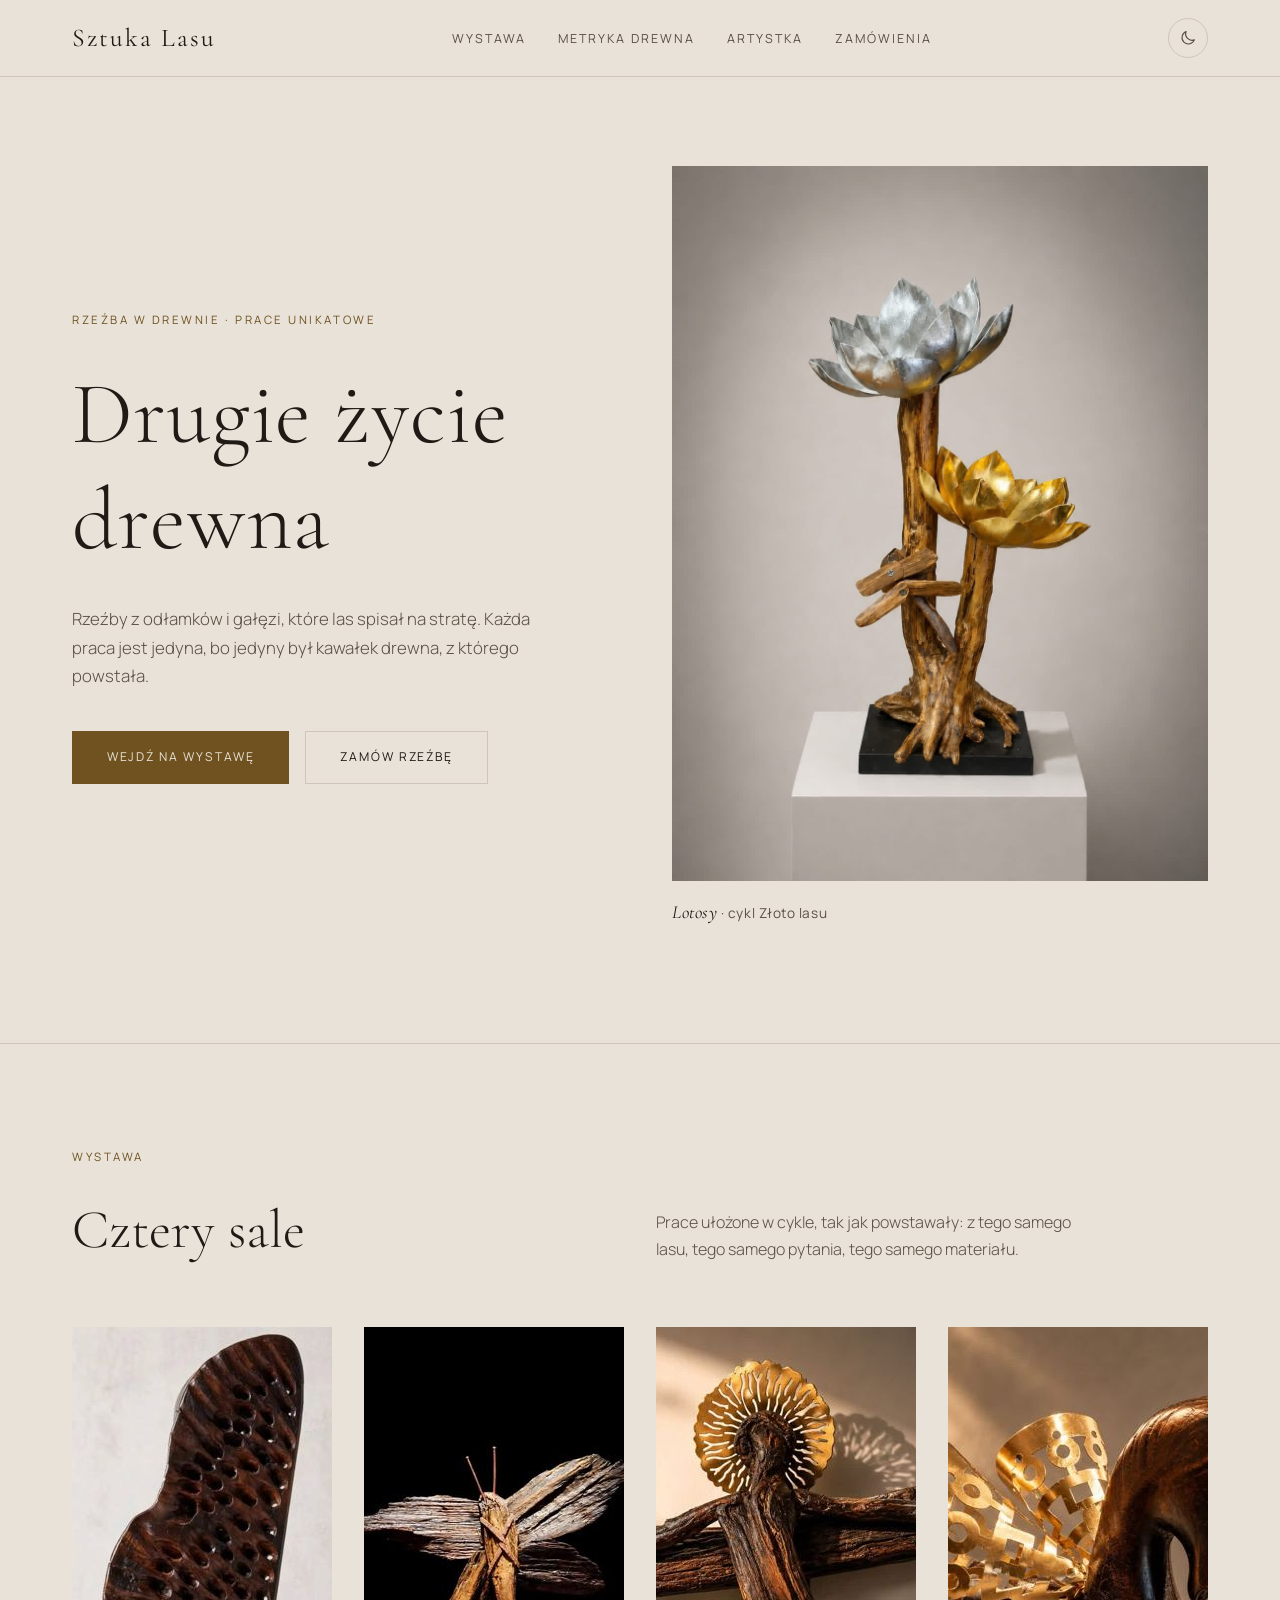
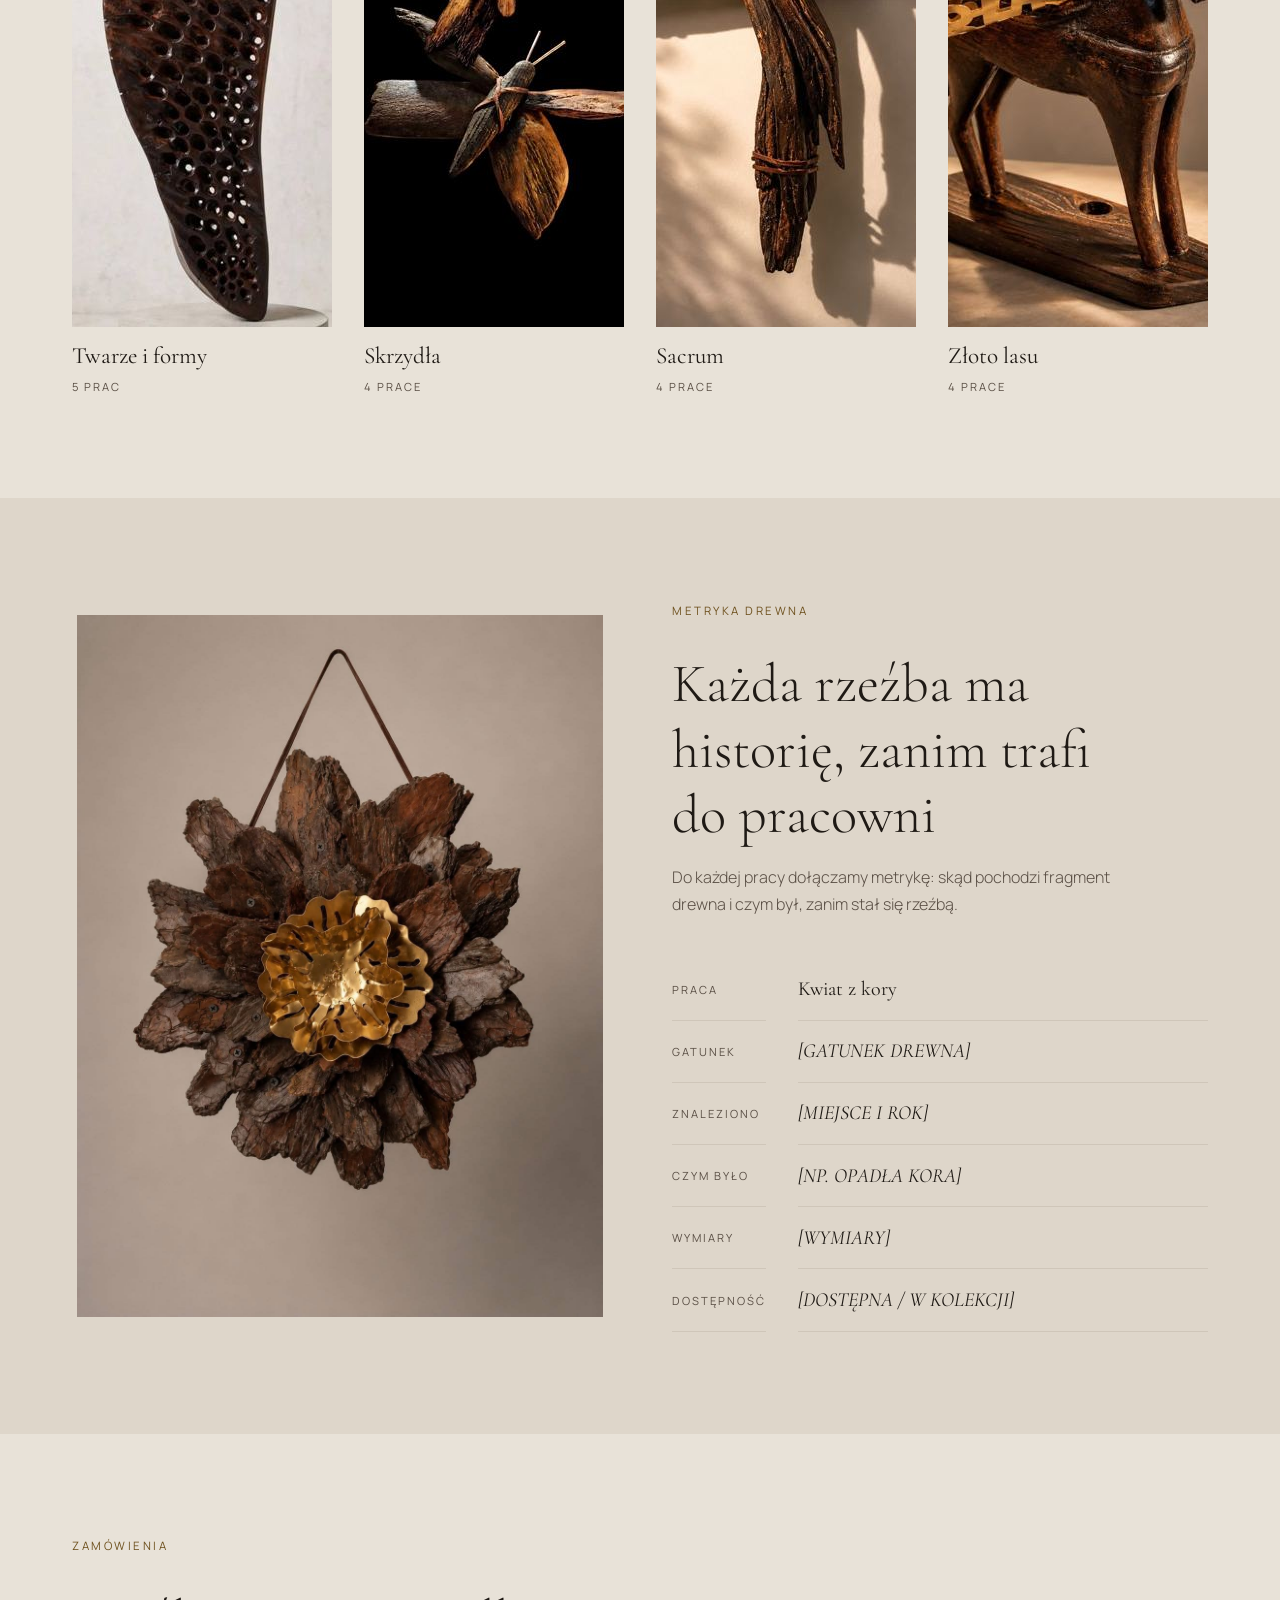
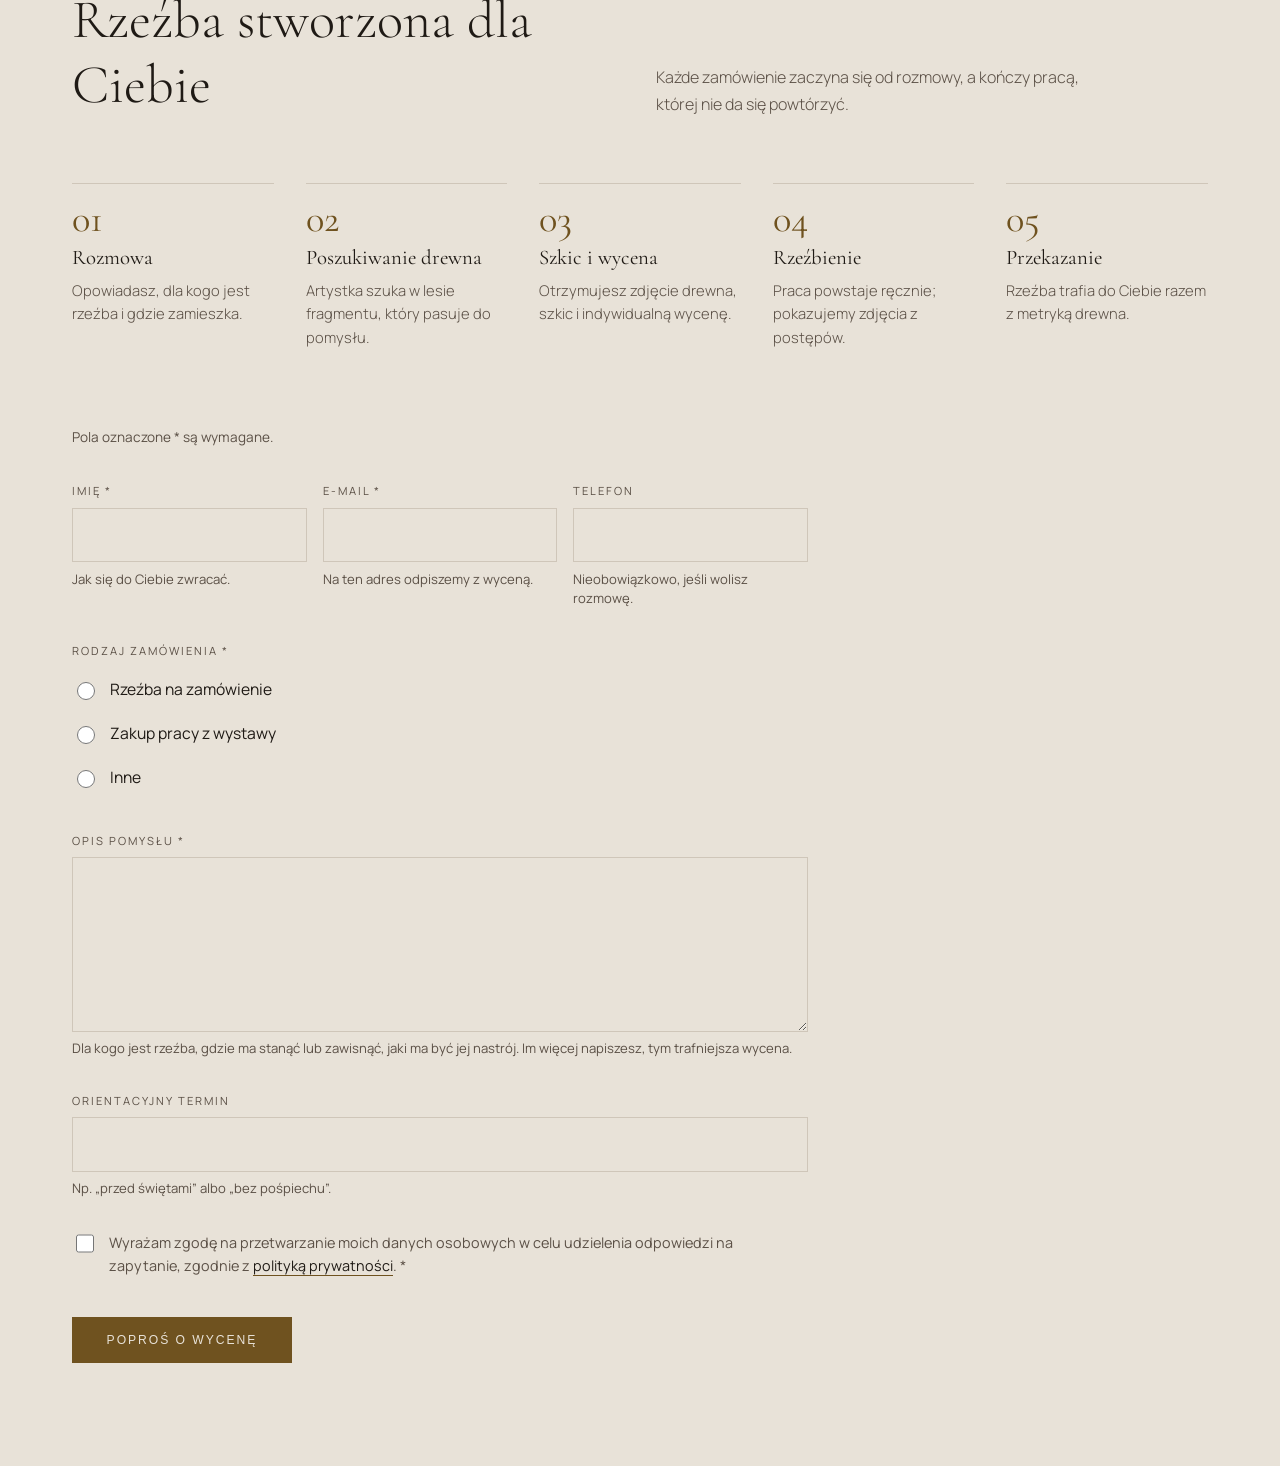
==== commit b42cfdf3: "Sekcja Zamówienia, formularz wyceny, strony podzikowania i polityki" ====
--- a/index.html
+++ b/index.html
@@ -40,7 +40,7 @@
   <header class="naglowek">
     <div class="naglowek__wnetrze">
 
-      <a class="logo" href="/">Sztuka Lasu</a>
+      <a class="logo" href="index.html">Sztuka Lasu</a>
 
       <!-- <nav> mówi czytnikom ekranu, że to nawigacja po stronie.
            aria-label rozróżnia ją od innych nawigacji w przyszłości. -->
@@ -283,7 +283,230 @@
       </div>
     </section>
 
-    <!-- Tutaj powstaną kolejne sekcje: artystka, zamówienia. -->
+    <!-- Tutaj powstanie jeszcze sekcja: artystka. -->
+
+    <!-- =====================================================
+         ZAMÓWIENIA — proces i formularz prośby o wycenę
+         ===================================================== -->
+    <section class="zamowienia" id="zamowienia">
+      <div class="zamowienia__wnetrze">
+
+        <header class="sekcja-naglowek">
+          <div>
+            <p class="etykieta">Zamówienia</p>
+            <h2 class="tytul-sekcji">Rzeźba stworzona dla Ciebie</h2>
+          </div>
+          <p class="sekcja-naglowek__opis">
+            Każde zamówienie zaczyna się od rozmowy, a kończy pracą,
+            której nie da się powtórzyć.
+          </p>
+        </header>
+
+        <!-- Pięć kroków procesu.
+
+             <ol> zamiast <ul>, bo kolejność ma tu znaczenie — czytnik
+             ekranu zapowie "lista, 5 pozycji" i poda numer każdej.
+             Widoczne numery 01–05 są ozdobą powtarzającą to, co lista
+             i tak niesie, dlatego mają aria-hidden="true": bez tego
+             czytnik przeczytałby "jeden, zero jeden, Rozmowa". -->
+        <ol class="kroki">
+
+          <li class="krok">
+            <span class="krok__numer" aria-hidden="true">01</span>
+            <h3 class="krok__tytul">Rozmowa</h3>
+            <p class="krok__opis">
+              Opowiadasz, dla kogo jest rzeźba i gdzie zamieszka.
+            </p>
+          </li>
+
+          <li class="krok">
+            <span class="krok__numer" aria-hidden="true">02</span>
+            <h3 class="krok__tytul">Poszukiwanie drewna</h3>
+            <p class="krok__opis">
+              Artystka szuka w lesie fragmentu, który pasuje do pomysłu.
+            </p>
+          </li>
+
+          <li class="krok">
+            <span class="krok__numer" aria-hidden="true">03</span>
+            <h3 class="krok__tytul">Szkic i wycena</h3>
+            <p class="krok__opis">
+              Otrzymujesz zdjęcie drewna, szkic i indywidualną wycenę.
+            </p>
+          </li>
+
+          <li class="krok">
+            <span class="krok__numer" aria-hidden="true">04</span>
+            <h3 class="krok__tytul">Rzeźbienie</h3>
+            <p class="krok__opis">
+              Praca powstaje ręcznie; pokazujemy zdjęcia z postępów.
+            </p>
+          </li>
+
+          <li class="krok">
+            <span class="krok__numer" aria-hidden="true">05</span>
+            <h3 class="krok__tytul">Przekazanie</h3>
+            <p class="krok__opis">
+              Rzeźba trafia do Ciebie razem z metryką drewna.
+            </p>
+          </li>
+
+        </ol>
+
+        <!-- =================================================
+             FORMULARZ PROŚBY O WYCENĘ
+
+             Obsługuje go Netlify Forms. Formularz jest zwykłym
+             formularzem HTML — to serwery Netlify przechwytują
+             wysłane dane. Stąd trzy rzeczy, których nie ma
+             w zwyczajnym formularzu:
+
+             data-netlify="true"  — po tym atrybucie Netlify
+                 rozpoznaje formularz podczas wdrażania strony.
+             form-name (ukryte)   — mówi, do którego formularza
+                 należy zgłoszenie. Bez niego Netlify je odrzuci.
+             netlify-honeypot     — wskazuje pole-pułapkę na boty.
+
+             action="/dziekujemy.html" — dokąd Netlify przekieruje
+                 po udanym wysłaniu.
+             ================================================= -->
+        <form
+          class="formularz"
+          name="wycena"
+          method="POST"
+          action="/dziekujemy.html"
+          data-netlify="true"
+          netlify-honeypot="bot-field">
+
+          <input type="hidden" name="form-name" value="wycena">
+
+          <!-- Pole-pułapka. Człowiek go nie zobaczy (display: none),
+               więc zostawi puste. Boty wypełniają wszystko, co znajdą
+               w kodzie — wypełnione pole oznacza zgłoszenie od bota
+               i Netlify odrzuca je po cichu. -->
+          <p class="ukryte-pole">
+            <label>
+              Nie wypełniaj tego pola:
+              <input name="bot-field" tabindex="-1" autocomplete="off">
+            </label>
+          </p>
+
+          <p class="formularz__wstep">
+            Pola oznaczone <span aria-hidden="true">*</span> są wymagane.
+          </p>
+
+          <!-- Imię, e-mail, telefon — obok siebie na szerokim ekranie -->
+          <div class="formularz__rzad">
+
+            <div class="pole">
+              <label class="pole__etykieta" for="imie">
+                Imię <span aria-hidden="true">*</span>
+              </label>
+              <input
+                class="pole__wejscie"
+                type="text" id="imie" name="imie"
+                required autocomplete="given-name"
+                aria-describedby="imie-opis">
+              <p class="pole__opis" id="imie-opis">Jak się do Ciebie zwracać.</p>
+            </div>
+
+            <div class="pole">
+              <label class="pole__etykieta" for="email">
+                E-mail <span aria-hidden="true">*</span>
+              </label>
+              <!-- type="email" włącza sprawdzanie adresu przez przeglądarkę,
+                   a na telefonie klawiaturę ze znakiem @. -->
+              <input
+                class="pole__wejscie"
+                type="email" id="email" name="email"
+                required autocomplete="email" inputmode="email"
+                aria-describedby="email-opis">
+              <p class="pole__opis" id="email-opis">Na ten adres odpiszemy z wyceną.</p>
+            </div>
+
+            <div class="pole">
+              <label class="pole__etykieta" for="telefon">Telefon</label>
+              <input
+                class="pole__wejscie"
+                type="tel" id="telefon" name="telefon"
+                autocomplete="tel" inputmode="tel"
+                aria-describedby="telefon-opis">
+              <p class="pole__opis" id="telefon-opis">Nieobowiązkowo, jeśli wolisz rozmowę.</p>
+            </div>
+
+          </div>
+
+          <!-- Grupa przycisków radio musi siedzieć w <fieldset>,
+               a wspólne pytanie w <legend>. Dzięki temu czytnik ekranu
+               przy każdej opcji wie, do jakiego pytania należy. -->
+          <fieldset class="pole pole--grupa">
+            <legend class="pole__etykieta">
+              Rodzaj zamówienia <span aria-hidden="true">*</span>
+            </legend>
+
+            <label class="wybor">
+              <input type="radio" name="rodzaj" value="Rzeźba na zamówienie" required>
+              <span>Rzeźba na zamówienie</span>
+            </label>
+
+            <label class="wybor">
+              <input type="radio" name="rodzaj" value="Zakup pracy z wystawy">
+              <span>Zakup pracy z wystawy</span>
+            </label>
+
+            <label class="wybor">
+              <input type="radio" name="rodzaj" value="Inne">
+              <span>Inne</span>
+            </label>
+          </fieldset>
+
+          <div class="pole">
+            <label class="pole__etykieta" for="opis">
+              Opis pomysłu <span aria-hidden="true">*</span>
+            </label>
+            <textarea
+              class="pole__wejscie pole__wejscie--duze"
+              id="opis" name="opis" rows="6"
+              required aria-describedby="opis-opis"></textarea>
+            <p class="pole__opis" id="opis-opis">
+              Dla kogo jest rzeźba, gdzie ma stanąć lub zawisnąć, jaki ma
+              być jej nastrój. Im więcej napiszesz, tym trafniejsza wycena.
+            </p>
+          </div>
+
+          <div class="pole">
+            <label class="pole__etykieta" for="termin">Orientacyjny termin</label>
+            <input
+              class="pole__wejscie"
+              type="text" id="termin" name="termin"
+              aria-describedby="termin-opis">
+            <p class="pole__opis" id="termin-opis">
+              Np. „przed świętami” albo „bez pośpiechu”.
+            </p>
+          </div>
+
+          <!-- Checkbox zgody. Cała etykieta jest klikalna, bo <input>
+               siedzi wewnątrz <label> — na telefonie to różnica między
+               trafianiem w kwadracik a w całą linię tekstu. -->
+          <label class="zgoda">
+            <input type="checkbox" name="zgoda" value="tak" required>
+            <span>
+              Wyrażam zgodę na przetwarzanie moich danych osobowych w celu
+              udzielenia odpowiedzi na zapytanie, zgodnie z
+              <a href="polityka-prywatnosci.html">polityką prywatności</a>.
+              <span aria-hidden="true">*</span>
+            </span>
+          </label>
+
+          <button class="przycisk przycisk--pelny" type="submit">
+            Poproś o wycenę
+          </button>
+
+        </form>
+
+      </div>
+    </section>
+
   </main>
 
   <script src="js/main.js"></script>
--- a/css/style.css
+++ b/css/style.css
@@ -714,3 +714,277 @@
     padding-top: 0.85rem;
   }
 }
+
+/* ---------------------------------------------------------
+   10. ZAMÓWIENIA — proces
+
+   Sekcja wraca do podstawowego tła (--tlo) po "Metryce drewna",
+   która ma --tlo-drugie. Sama zmiana tła je rozdziela, więc nie
+   dokładamy tu linii.
+   --------------------------------------------------------- */
+
+.zamowienia {
+  padding: clamp(3rem, 8vw, 7rem) 0;
+}
+
+.zamowienia__wnetrze {
+  max-width: var(--szerokosc-strony);
+  margin: 0 auto;
+  padding: 0 var(--odstep-l);
+}
+
+.kroki {
+  list-style: none;         /* numery rysujemy sami, w <span> */
+  margin: 0;
+  padding: 0;
+
+  display: grid;
+  grid-template-columns: repeat(5, 1fr);
+  gap: var(--odstep-l);
+}
+
+.krok {
+  padding-top: var(--odstep-m);
+  border-top: 1px solid var(--linie);
+}
+
+.krok__numer {
+  display: block;
+  margin-bottom: var(--odstep-s);
+
+  color: var(--akcent);
+  font-family: var(--font-naglowki);
+  font-size: 2.4rem;
+  line-height: 1;
+}
+
+.krok__tytul {
+  margin: 0 0 var(--odstep-s);
+  font-size: 1.3rem;
+  font-weight: 400;
+}
+
+.krok__opis {
+  margin: 0;
+  color: var(--tekst-przygaszony);
+  font-size: 0.92rem;
+  font-weight: 300;
+  line-height: 1.6;
+}
+
+/* ---------------------------------------------------------
+   11. FORMULARZ PROŚBY O WYCENĘ
+   --------------------------------------------------------- */
+
+.formularz {
+  margin-top: clamp(3rem, 6vw, 5rem);
+  max-width: 46rem;
+}
+
+/* Pole-pułapka na boty. display: none ukrywa je przed wszystkimi —
+   także przed czytnikami ekranu, i o to chodzi: człowiek nie ma
+   prawa go zobaczyć ani o nim usłyszeć. */
+.ukryte-pole {
+  display: none;
+}
+
+.formularz__wstep {
+  margin: 0 0 var(--odstep-l);
+  color: var(--tekst-przygaszony);
+  font-size: 0.85rem;
+}
+
+/* Imię, e-mail i telefon w jednym rzędzie */
+.formularz__rzad {
+  display: grid;
+  grid-template-columns: repeat(3, 1fr);
+  gap: var(--odstep-m);
+  margin-bottom: var(--odstep-l);
+}
+
+.formularz__rzad .pole {
+  margin-bottom: 0;         /* odstępy robi gap siatki */
+}
+
+.pole {
+  margin: 0 0 var(--odstep-l);
+}
+
+.pole__etykieta {
+  display: block;
+  margin-bottom: 0.45rem;
+  padding: 0;               /* <legend> ma domyślny padding */
+
+  color: var(--tekst-przygaszony);
+  font-size: 0.7rem;
+  letter-spacing: 0.18em;
+  text-transform: uppercase;
+}
+
+.pole__wejscie {
+  display: block;
+  width: 100%;
+  padding: 0.9rem 1rem;     /* pole wysokie na ok. 48 px — wygodne na telefonie */
+
+  background-color: transparent;
+  border: 1px solid var(--linie);
+  border-radius: 0;         /* Safari na iOS zaokrągla pola domyślnie */
+
+  color: var(--tekst);
+  font-family: var(--font-tekst);
+
+  /* 1rem = 16 px. Przy mniejszej wartości iPhone przybliża stronę
+     w momencie kliknięcia w pole — i nie odsuwa jej z powrotem. */
+  font-size: 1rem;
+  line-height: 1.5;
+
+  transition: border-color 0.3s ease;
+}
+
+.pole__wejscie:focus {
+  border-color: var(--akcent);
+}
+
+.pole__wejscie:focus-visible {
+  outline: 2px solid var(--akcent);
+  outline-offset: 2px;
+}
+
+.pole__wejscie--duze {
+  min-height: 9rem;
+  resize: vertical;         /* użytkownik może powiększyć, ale nie rozepchać układu w bok */
+}
+
+.pole__opis {
+  margin: 0.45rem 0 0;
+  color: var(--tekst-przygaszony);
+  font-size: 0.82rem;
+  line-height: 1.5;
+}
+
+/* --- Grupa przycisków radio --- */
+
+.pole--grupa {
+  border: none;             /* <fieldset> ma domyślną ramkę */
+  padding: 0;
+  min-width: 0;             /* bez tego fieldset nie kurczy się w siatce */
+}
+
+/* Cała etykieta jest klikalna, bo <input> siedzi w <label>.
+   min-height pilnuje obszaru dotyku zalecanego na telefonach (44 px). */
+.wybor {
+  display: flex;
+  align-items: center;
+  gap: 0.75rem;
+  min-height: 44px;
+  cursor: pointer;
+}
+
+.wybor input,
+.zgoda input {
+  width: 1.15rem;
+  height: 1.15rem;
+  flex-shrink: 0;
+  cursor: pointer;
+
+  /* Jedna linijka zamiast przerysowywania kontrolki od zera —
+     przeglądarka pokoloruje zaznaczenie kolorem akcentu. */
+  accent-color: var(--akcent);
+}
+
+.wybor span {
+  font-size: 0.98rem;
+}
+
+/* --- Zgoda --- */
+
+.zgoda {
+  display: flex;
+  align-items: flex-start;  /* kwadracik przy pierwszym wierszu, nie na środku */
+  gap: 0.75rem;
+  margin-bottom: calc(var(--odstep-l) * 1.25);
+  cursor: pointer;
+
+  color: var(--tekst-przygaszony);
+  font-size: 0.9rem;
+  line-height: 1.6;
+}
+
+.zgoda input {
+  margin-top: 0.22rem;
+}
+
+.zgoda a {
+  color: var(--tekst);
+  border-bottom: 1px solid var(--akcent);
+}
+
+.zgoda a:hover {
+  color: var(--akcent);
+}
+
+/* ---------------------------------------------------------
+   12. STRONY PROSTE — dziękujemy, polityka prywatności
+   --------------------------------------------------------- */
+
+.strona-prosta {
+  padding: clamp(3.5rem, 11vw, 8rem) 0;
+}
+
+.strona-prosta__wnetrze {
+  max-width: 44rem;
+  margin: 0 auto;
+  padding: 0 var(--odstep-l);
+}
+
+.strona-prosta__tytul {
+  margin: 0 0 var(--odstep-l);
+  font-size: clamp(2.2rem, 5vw, 3.6rem);
+  font-weight: 300;
+}
+
+.strona-prosta__tekst {
+  margin: 0 0 var(--odstep-m);
+  max-width: 52ch;
+  color: var(--tekst-przygaszony);
+  font-weight: 300;
+}
+
+.strona-prosta__powrot {
+  margin-top: calc(var(--odstep-l) * 1.25);
+}
+
+/* ---------------------------------------------------------
+   13. ZAMÓWIENIA I FORMULARZ NA MNIEJSZYCH EKRANACH
+   --------------------------------------------------------- */
+
+/* Tablet: pięć kolumn dałoby ok. 190 px na krok, czyli opisy
+   łamane po dwa słowa. Trzy kolumny układają kroki 3 + 2. */
+@media (max-width: 1024px) {
+  .kroki {
+    grid-template-columns: repeat(3, 1fr);
+  }
+}
+
+@media (max-width: 768px) {
+  .zamowienia__wnetrze,
+  .strona-prosta__wnetrze {
+    padding-left: var(--odstep-m);
+    padding-right: var(--odstep-m);
+  }
+
+  .kroki {
+    grid-template-columns: 1fr;
+    gap: var(--odstep-m);
+  }
+
+  .formularz__rzad {
+    grid-template-columns: 1fr;
+    gap: var(--odstep-l);
+  }
+
+  /* Przycisk na pełną szerokość — łatwiej w niego trafić kciukiem */
+  .formularz .przycisk {
+    width: 100%;
+  }
+}
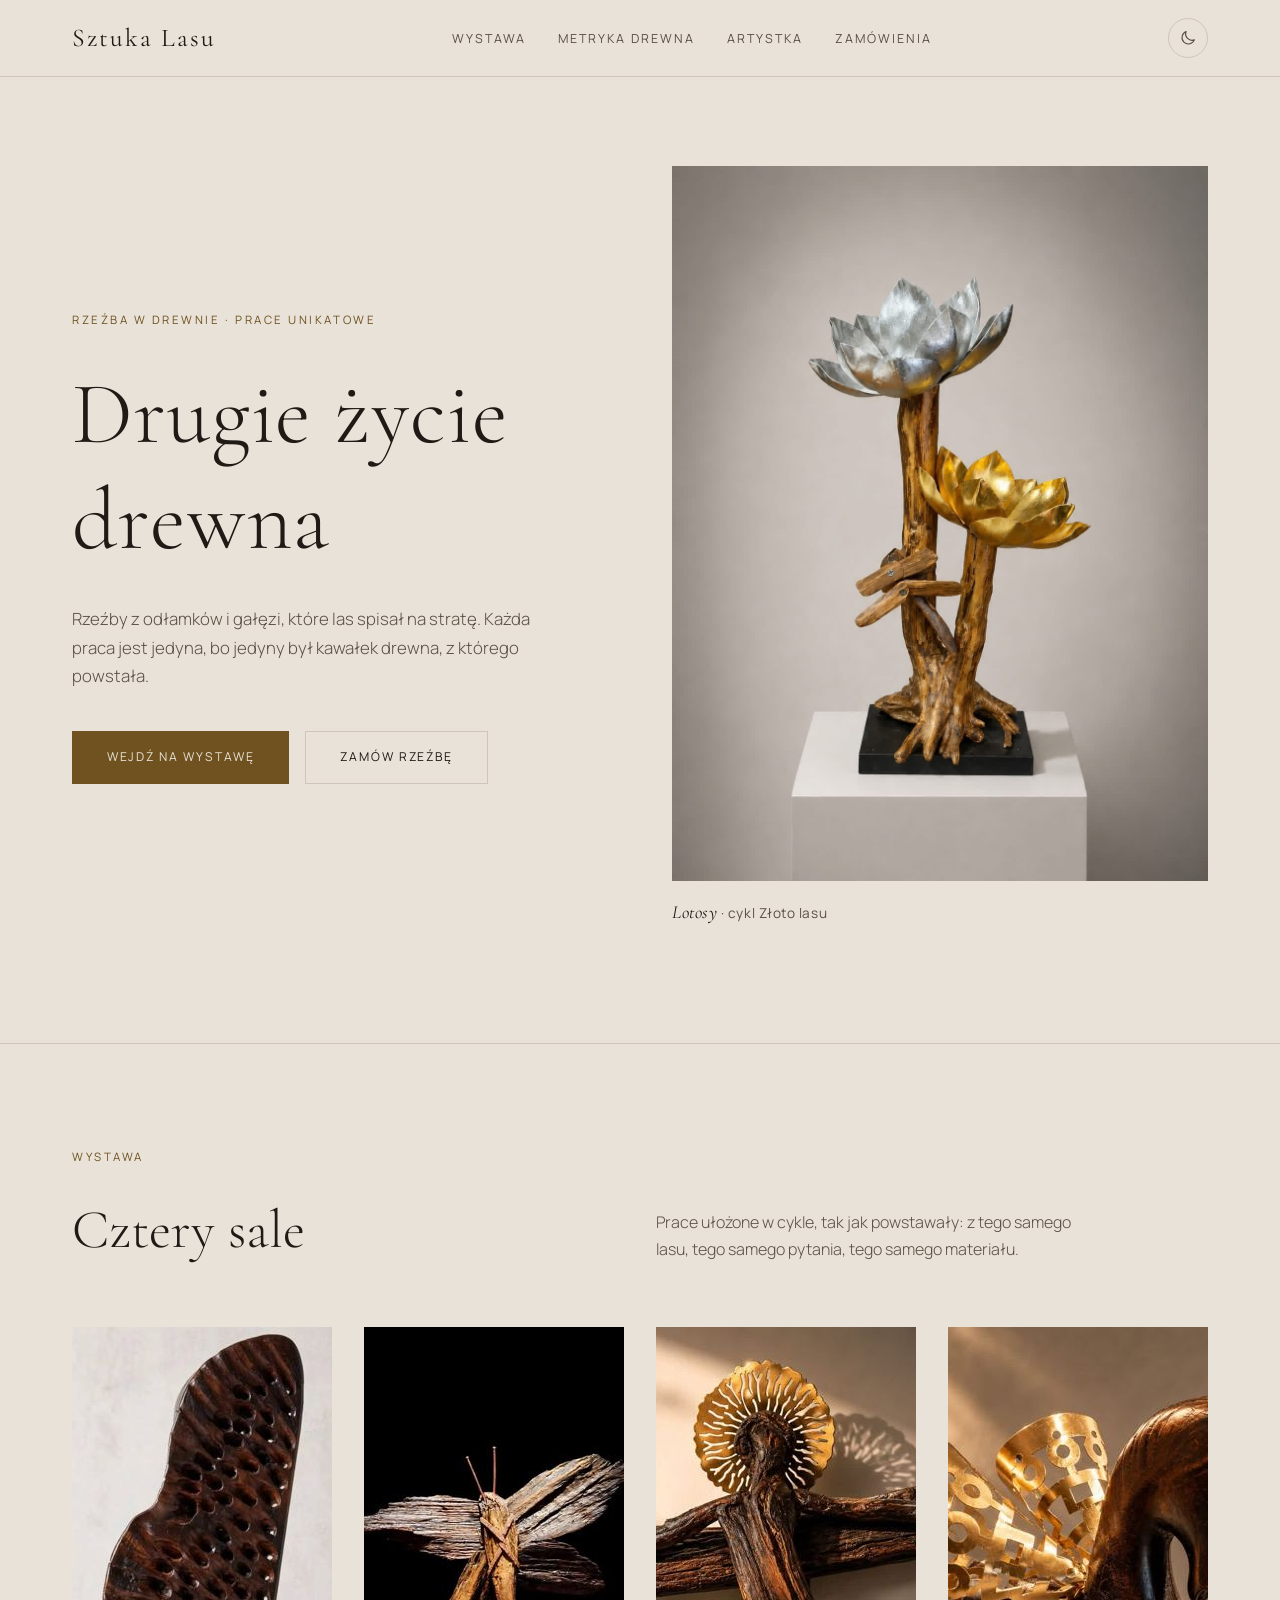
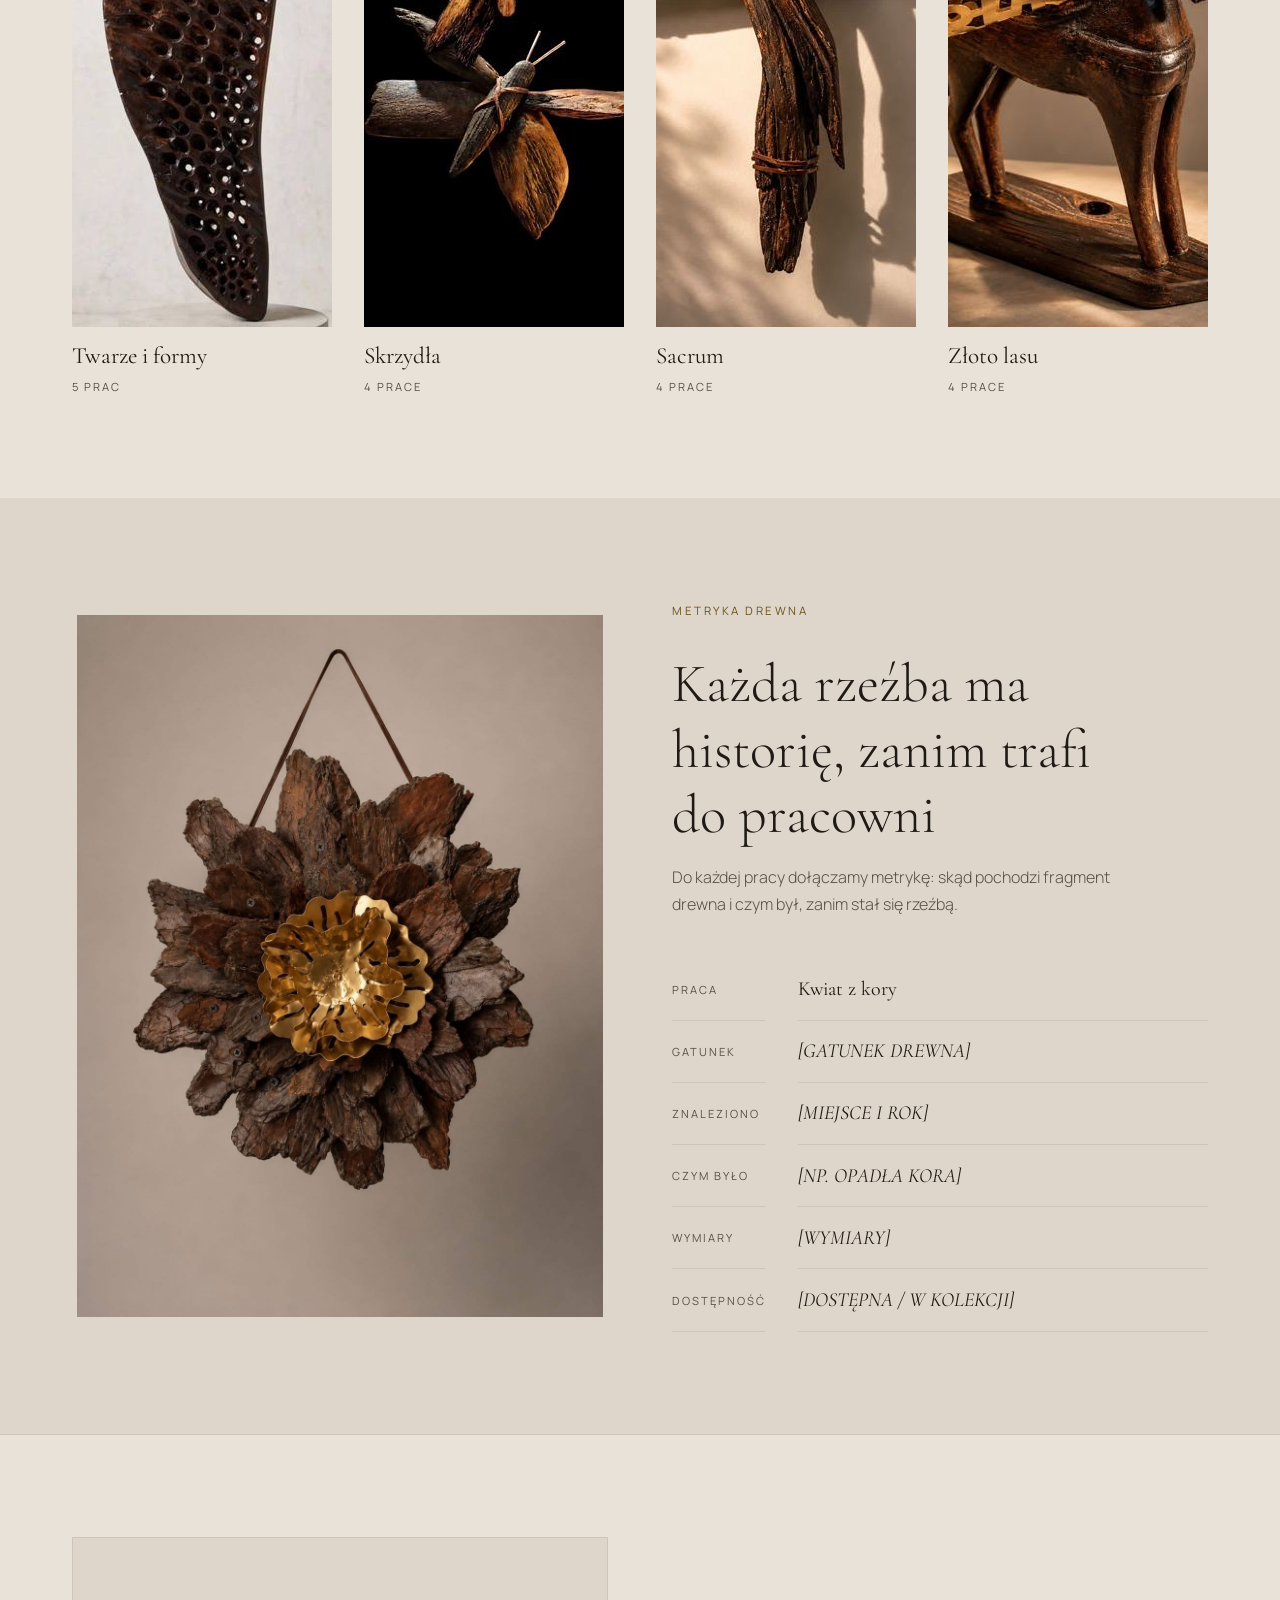
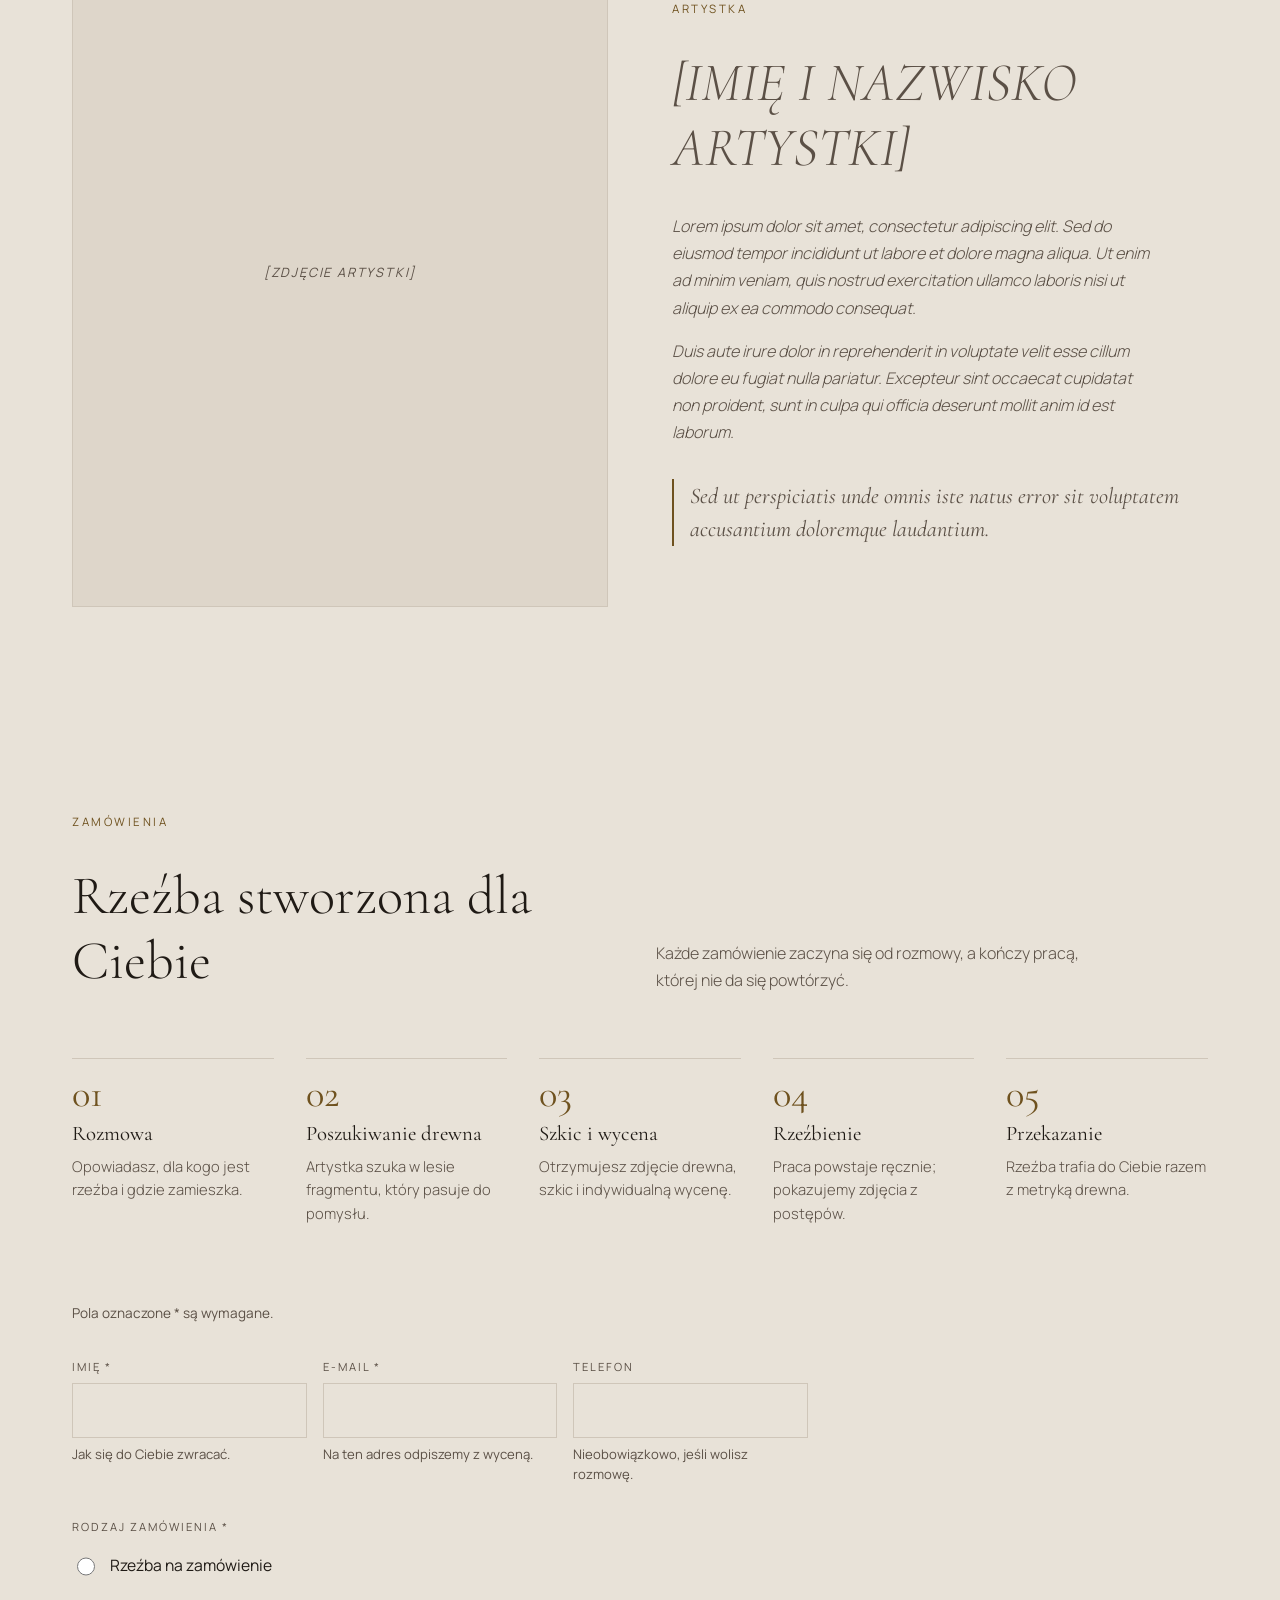
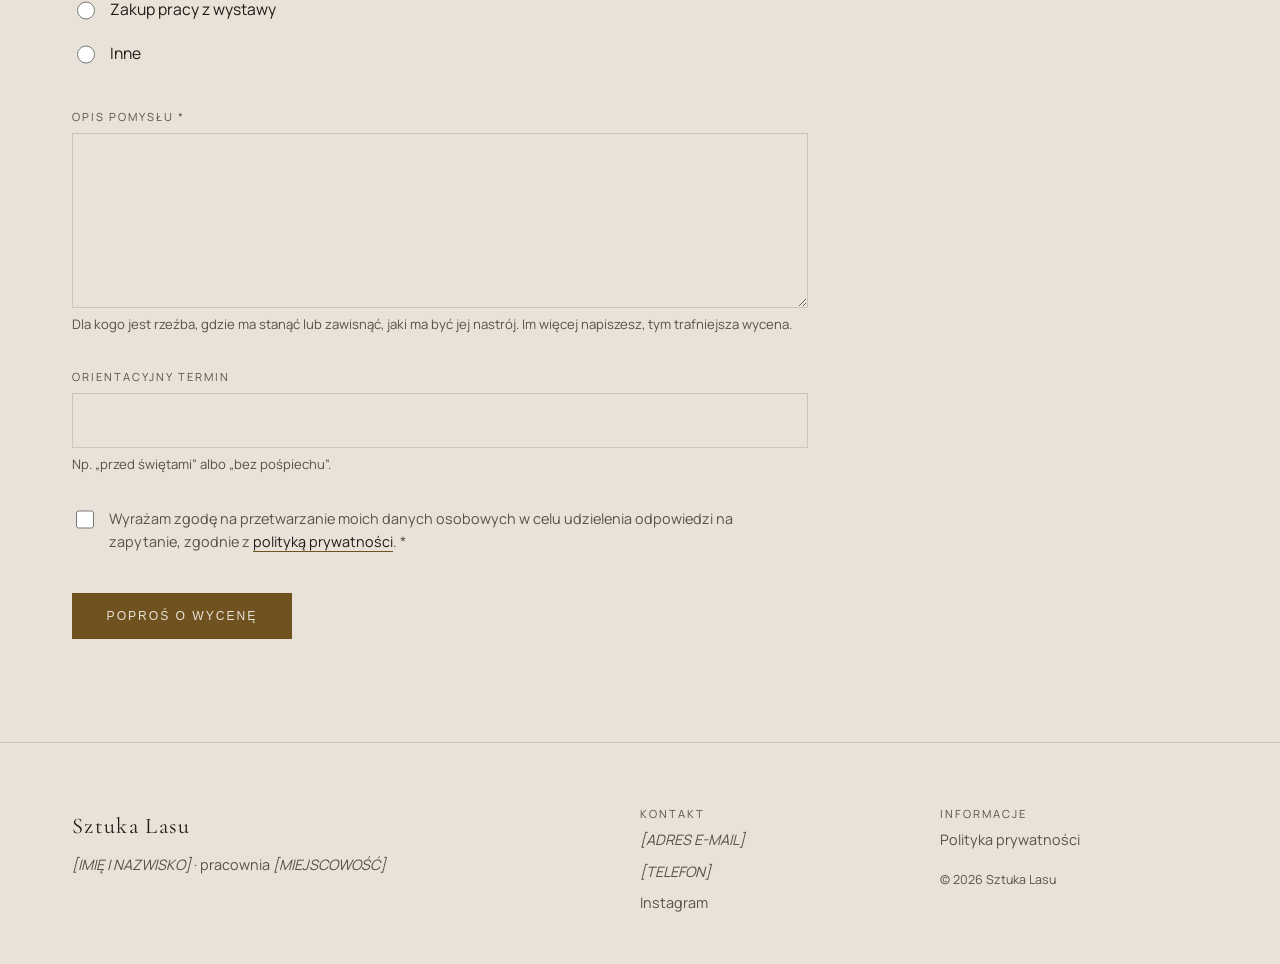
==== commit 628d4480: "Sekcja Artystka, stopka i noindex na czas testów" ====
--- a/index.html
+++ b/index.html
@@ -5,6 +5,12 @@
   <meta name="viewport" content="width=device-width, initial-scale=1.0">
   <title>Sztuka Lasu — rzeźby w drewnie</title>
   <meta name="description" content="Wirtualna galeria rzeźb w drewnie. Każda praca powstaje z gałęzi i odłamków zebranych w lesie — z drewna, które dostaje drugie życie.">
+
+  <!-- TYMCZASOWE: strona stoi na adresie testowym i ma w sobie lorem ipsum
+       oraz wartości w nawiasach kwadratowych. noindex trzyma ją poza
+       wynikami Google do czasu startu na sztukalasu.pl.
+       USUNĄĆ PRZED PUBLIKACJĄ — patrz CLAUDE.md, "Sprawy otwarte". -->
+  <meta name="robots" content="noindex">
 
   <!--
     Skrypt ustawiający motyw MUSI stać tutaj, w <head>, przed stylami
@@ -283,7 +289,50 @@
       </div>
     </section>
 
-    <!-- Tutaj powstanie jeszcze sekcja: artystka. -->
+    <!-- =====================================================
+         ARTYSTKA
+
+         Cała treść tej sekcji jest zastępcza — do napisania
+         razem z mamą. Stąd klasa do-uzupelnienia na każdym
+         elemencie z tekstem.
+         ===================================================== -->
+    <section class="artystka" id="artystka">
+      <div class="artystka__wnetrze">
+
+        <!-- Miejsce na portret. Prostokąt 4:5 w kolorze tła drugiego
+             trzyma układ dokładnie taki, jaki będzie po wstawieniu
+             zdjęcia — dzięki temu nic nie podskoczy przy podmianie. -->
+        <div class="artystka__portret do-uzupelnienia">[ZDJĘCIE ARTYSTKI]</div>
+
+        <div class="artystka__tekst">
+          <p class="etykieta">Artystka</p>
+
+          <h2 class="tytul-sekcji do-uzupelnienia">[IMIĘ I NAZWISKO ARTYSTKI]</h2>
+
+          <p class="artystka__akapit do-uzupelnienia">
+            Lorem ipsum dolor sit amet, consectetur adipiscing elit. Sed do
+            eiusmod tempor incididunt ut labore et dolore magna aliqua. Ut enim
+            ad minim veniam, quis nostrud exercitation ullamco laboris nisi ut
+            aliquip ex ea commodo consequat.
+          </p>
+
+          <p class="artystka__akapit do-uzupelnienia">
+            Duis aute irure dolor in reprehenderit in voluptate velit esse
+            cillum dolore eu fugiat nulla pariatur. Excepteur sint occaecat
+            cupidatat non proident, sunt in culpa qui officia deserunt mollit
+            anim id est laborum.
+          </p>
+
+          <blockquote class="cytat">
+            <p class="do-uzupelnienia">
+              Sed ut perspiciatis unde omnis iste natus error sit voluptatem
+              accusantium doloremque laudantium.
+            </p>
+          </blockquote>
+        </div>
+
+      </div>
+    </section>
 
     <!-- =====================================================
          ZAMÓWIENIA — proces i formularz prośby o wycenę
@@ -509,6 +558,44 @@
 
   </main>
 
+  <!-- =====================================================
+       STOPKA
+
+       Uwaga: ta sama stopka stoi w trzech plikach
+       (index.html, dziekujemy.html, polityka-prywatnosci.html).
+       Zmiana tutaj wymaga tej samej zmiany w pozostałych dwóch.
+       ===================================================== -->
+  <footer class="stopka">
+    <div class="stopka__wnetrze">
+
+      <div class="stopka__blok">
+        <p class="stopka__nazwa">Sztuka Lasu</p>
+        <p class="stopka__opis">
+          <span class="do-uzupelnienia">[IMIĘ I NAZWISKO]</span> ·
+          pracownia <span class="do-uzupelnienia">[MIEJSCOWOŚĆ]</span>
+        </p>
+      </div>
+
+      <div class="stopka__blok">
+        <h2 class="stopka__tytul">Kontakt</h2>
+        <ul class="stopka__lista">
+          <li><a class="do-uzupelnienia" href="#">[ADRES E-MAIL]</a></li>
+          <li><a class="do-uzupelnienia" href="#">[TELEFON]</a></li>
+          <li><a href="#">Instagram</a></li>
+        </ul>
+      </div>
+
+      <div class="stopka__blok">
+        <h2 class="stopka__tytul">Informacje</h2>
+        <ul class="stopka__lista">
+          <li><a href="polityka-prywatnosci.html">Polityka prywatności</a></li>
+        </ul>
+        <p class="stopka__prawa">© 2026 Sztuka Lasu</p>
+      </div>
+
+    </div>
+  </footer>
+
   <script src="js/main.js"></script>
 </body>
 </html>
--- a/css/style.css
+++ b/css/style.css
@@ -988,3 +988,174 @@
     width: 100%;
   }
 }
+
+/* ---------------------------------------------------------
+   14. ARTYSTKA
+   --------------------------------------------------------- */
+
+.artystka {
+  padding: clamp(3rem, 8vw, 7rem) 0;
+  border-top: 1px solid var(--linie);
+}
+
+.artystka__wnetrze {
+  max-width: var(--szerokosc-strony);
+  margin: 0 auto;
+  padding: 0 var(--odstep-l);
+
+  display: grid;
+  grid-template-columns: 1fr 1fr;
+  gap: clamp(2rem, 5vw, 4.5rem);
+  align-items: center;
+}
+
+/* Miejsce na portret. Ma dokładnie te proporcje, które będzie miało
+   zdjęcie, więc po podmianie układ nie drgnie. */
+.artystka__portret {
+  aspect-ratio: 4 / 5;
+  background-color: var(--tlo-drugie);
+  border: 1px solid var(--linie);
+
+  display: flex;
+  align-items: center;
+  justify-content: center;
+  padding: var(--odstep-m);
+
+  text-align: center;
+  font-size: 0.8rem;
+  letter-spacing: 0.14em;
+}
+
+.artystka__akapit {
+  margin: 0 0 var(--odstep-m);
+  max-width: 48ch;
+  color: var(--tekst-przygaszony);
+  font-weight: 300;
+}
+
+.artystka .tytul-sekcji {
+  margin: 0 0 var(--odstep-l);
+}
+
+/* Cytat. Kolor zostaje dziedziczony, żeby klasa do-uzupelnienia
+   na akapicie w środku mogła go przygasić — po wpisaniu prawdziwego
+   cytatu i usunięciu tej klasy tekst sam wróci do pełnego koloru. */
+.cytat {
+  margin: var(--odstep-l) 0 0;
+  padding-left: var(--odstep-m);
+  border-left: 2px solid var(--akcent);
+}
+
+.cytat p {
+  margin: 0;
+  font-family: var(--font-naglowki);
+  font-style: italic;
+  font-size: 1.4rem;
+  line-height: 1.5;
+}
+
+/* ---------------------------------------------------------
+   15. STOPKA
+   --------------------------------------------------------- */
+
+.stopka {
+  border-top: 1px solid var(--linie);
+  padding: clamp(2.5rem, 6vw, 4rem) 0 clamp(2rem, 4vw, 3rem);
+}
+
+.stopka__wnetrze {
+  max-width: var(--szerokosc-strony);
+  margin: 0 auto;
+  padding: 0 var(--odstep-l);
+
+  display: grid;
+  grid-template-columns: 2fr 1fr 1fr;   /* nazwa szersza niż kolumny z linkami */
+  gap: var(--odstep-l);
+}
+
+.stopka__nazwa {
+  margin: 0 0 var(--odstep-s);
+  font-family: var(--font-naglowki);
+  font-size: 1.4rem;
+  letter-spacing: 0.06em;
+}
+
+.stopka__opis {
+  margin: 0;
+  color: var(--tekst-przygaszony);
+  font-size: 0.9rem;
+}
+
+/* Nagłówki kolumn w stopce są nagłówkami w strukturze dokumentu,
+   ale wizualnie mają być drobne — stąd krój tekstowy zamiast
+   nagłówkowego i mały rozmiar. */
+.stopka__tytul {
+  margin: 0 0 var(--odstep-s);
+  color: var(--tekst-przygaszony);
+  font-family: var(--font-tekst);
+  font-size: 0.7rem;
+  font-weight: 400;
+  letter-spacing: 0.18em;
+  text-transform: uppercase;
+}
+
+.stopka__lista {
+  list-style: none;
+  margin: 0;
+  padding: 0;
+
+  display: flex;
+  flex-direction: column;
+  gap: 0.45rem;
+  font-size: 0.9rem;
+}
+
+.stopka__lista a {
+  color: var(--tekst-przygaszony);
+  border-bottom: 1px solid transparent;
+  transition: color 0.3s ease, border-color 0.3s ease;
+}
+
+.stopka__lista a:hover {
+  color: var(--akcent);
+  border-bottom-color: var(--akcent);
+}
+
+.stopka__prawa {
+  margin: var(--odstep-m) 0 0;
+  color: var(--tekst-przygaszony);
+  font-size: 0.78rem;
+}
+
+/* ---------------------------------------------------------
+   16. ARTYSTKA I STOPKA NA MNIEJSZYCH EKRANACH
+   --------------------------------------------------------- */
+
+@media (max-width: 1024px) {
+  .stopka__wnetrze {
+    grid-template-columns: 1fr 1fr;
+    row-gap: calc(var(--odstep-l) * 1.25);
+  }
+}
+
+@media (max-width: 768px) {
+  .artystka__wnetrze,
+  .stopka__wnetrze {
+    padding-left: var(--odstep-m);
+    padding-right: var(--odstep-m);
+  }
+
+  .artystka__wnetrze {
+    grid-template-columns: 1fr;
+    gap: var(--odstep-l);
+  }
+
+  .cytat p {
+    font-size: 1.2rem;
+  }
+
+  .stopka__wnetrze {
+    grid-template-columns: 1fr;
+    gap: var(--odstep-l);
+  }
+}
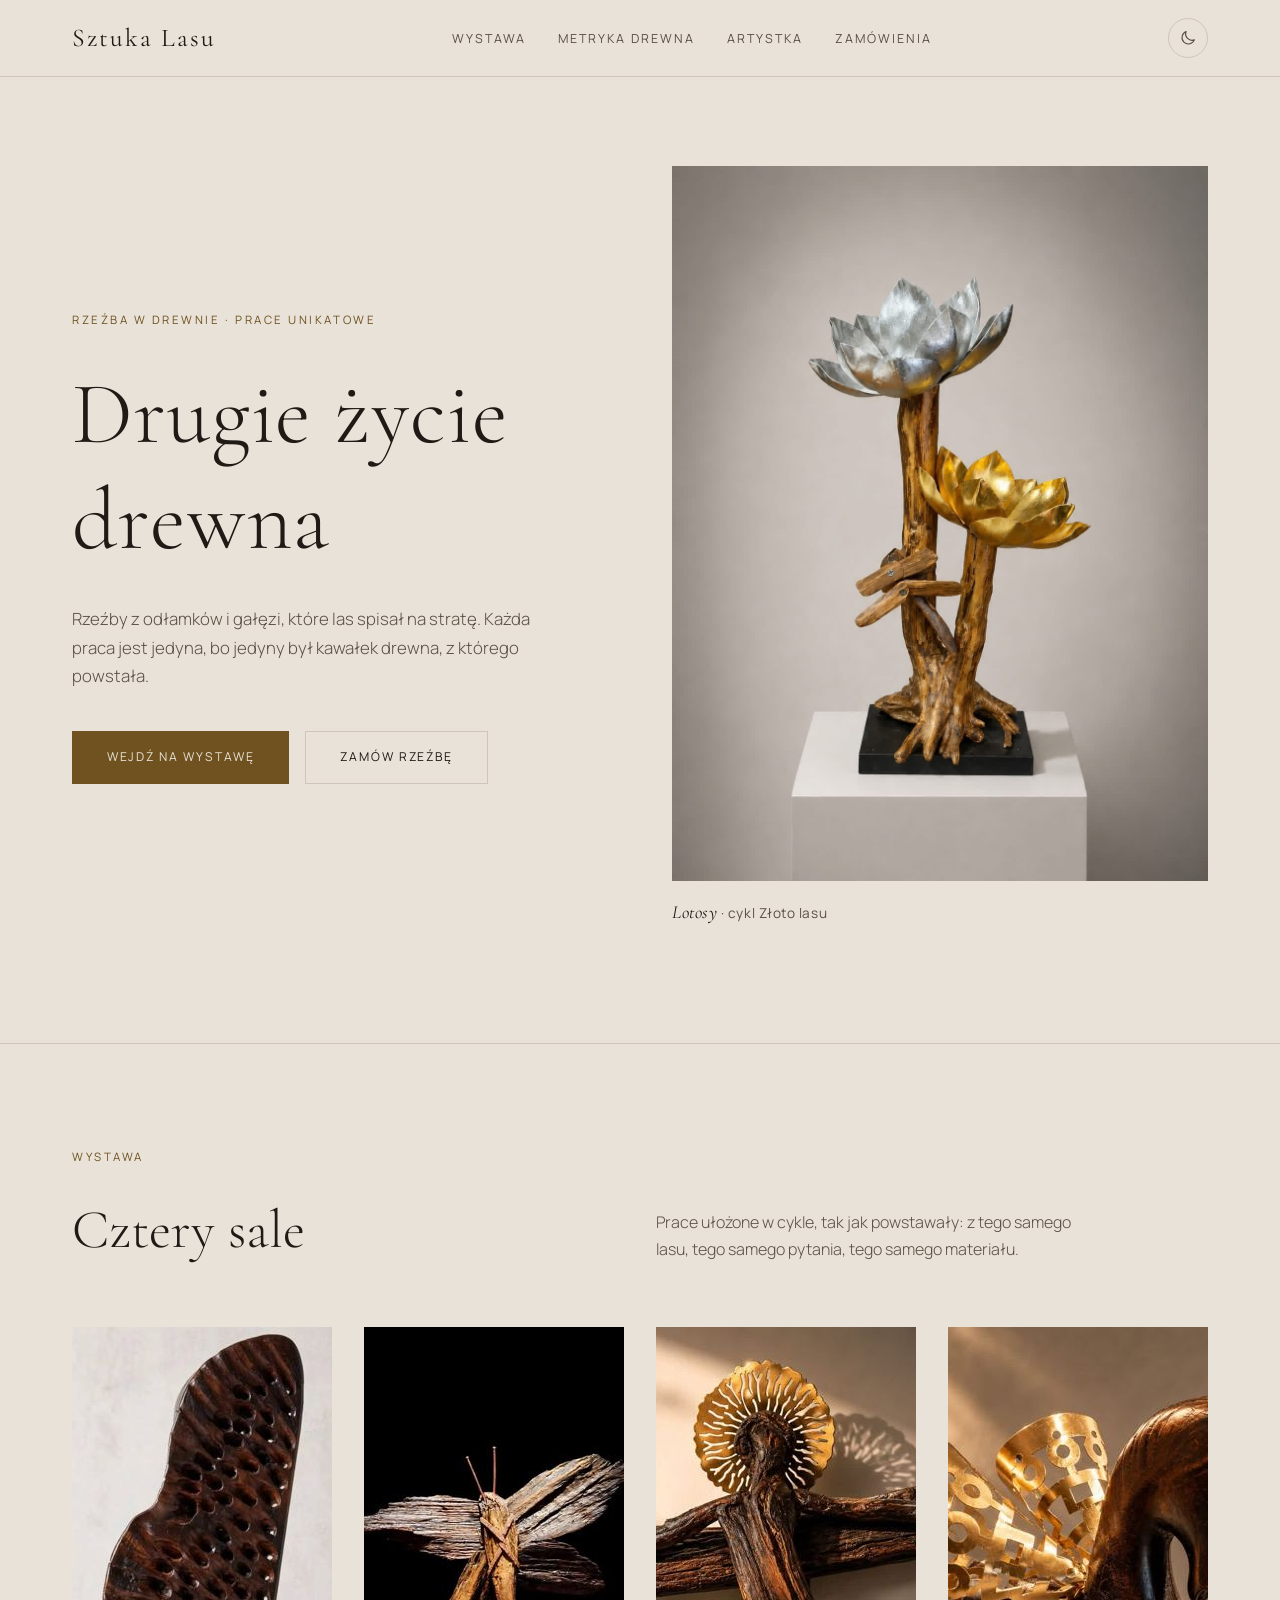
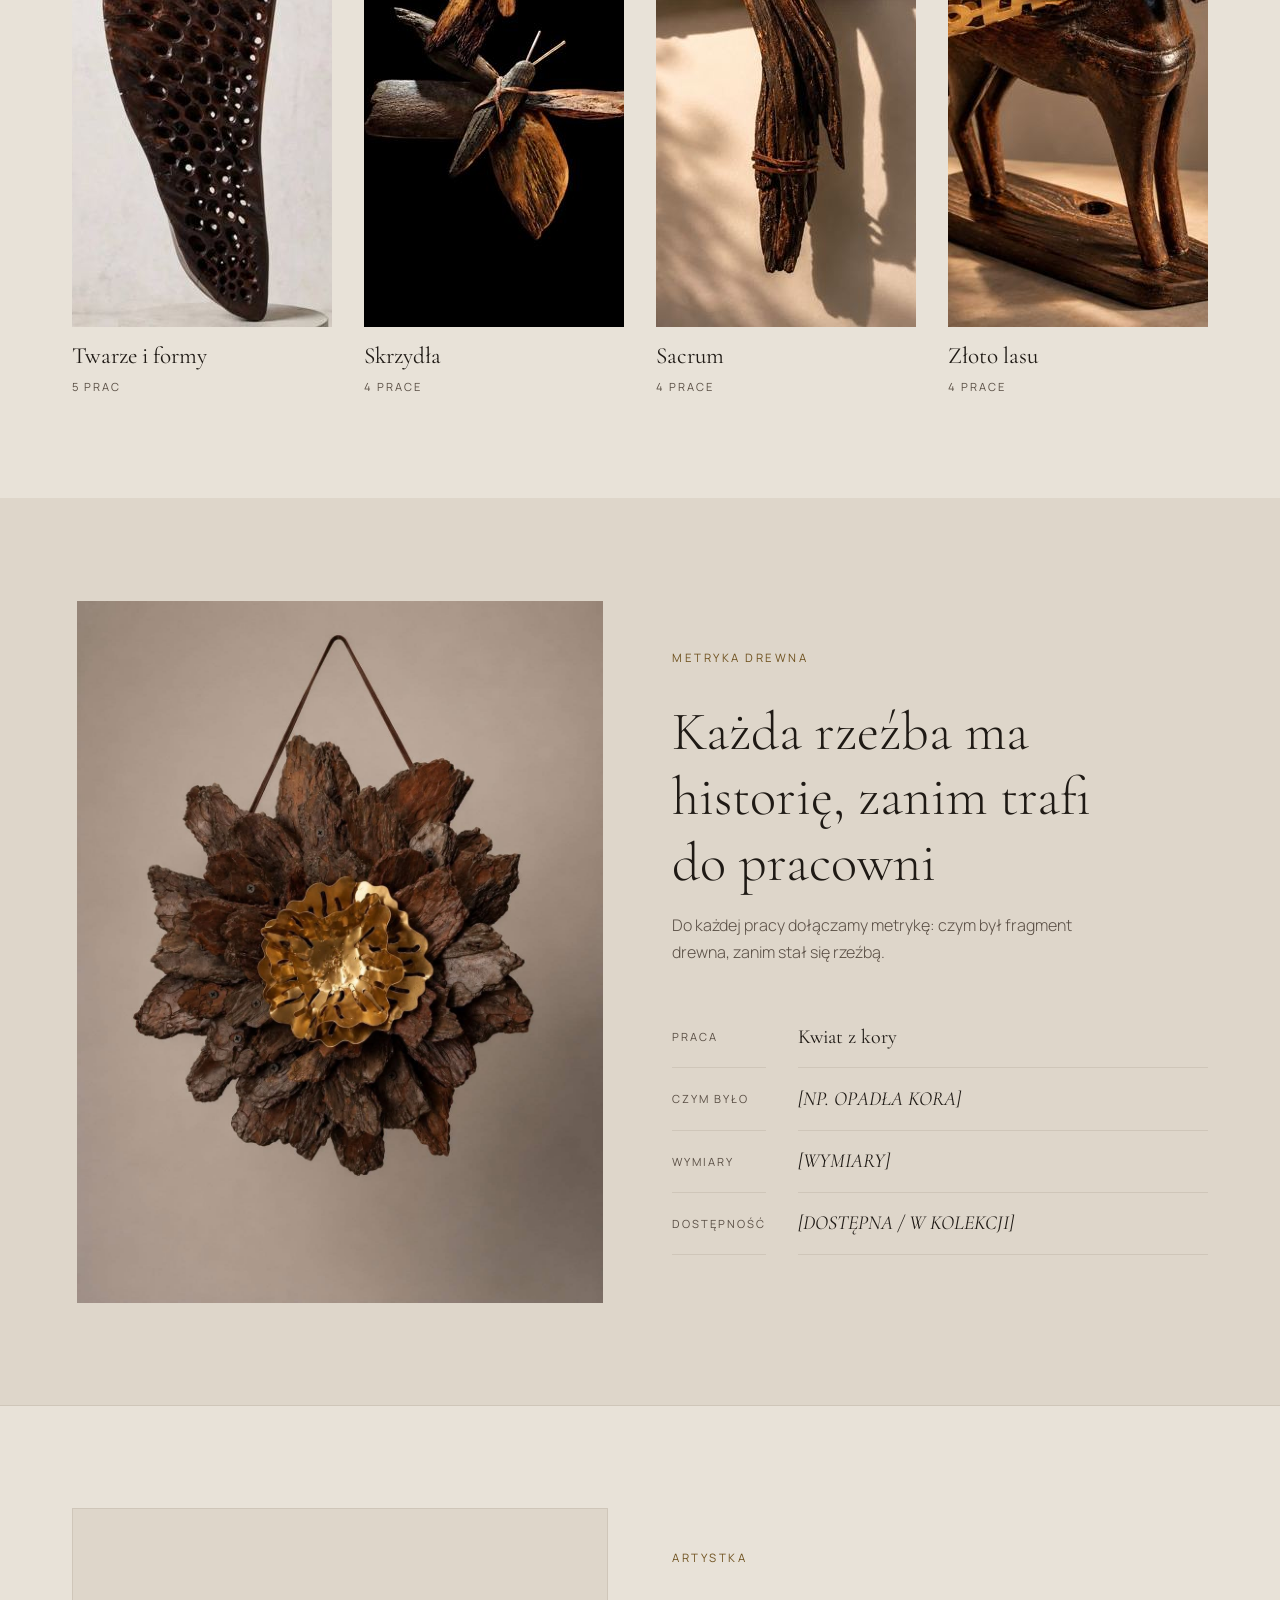
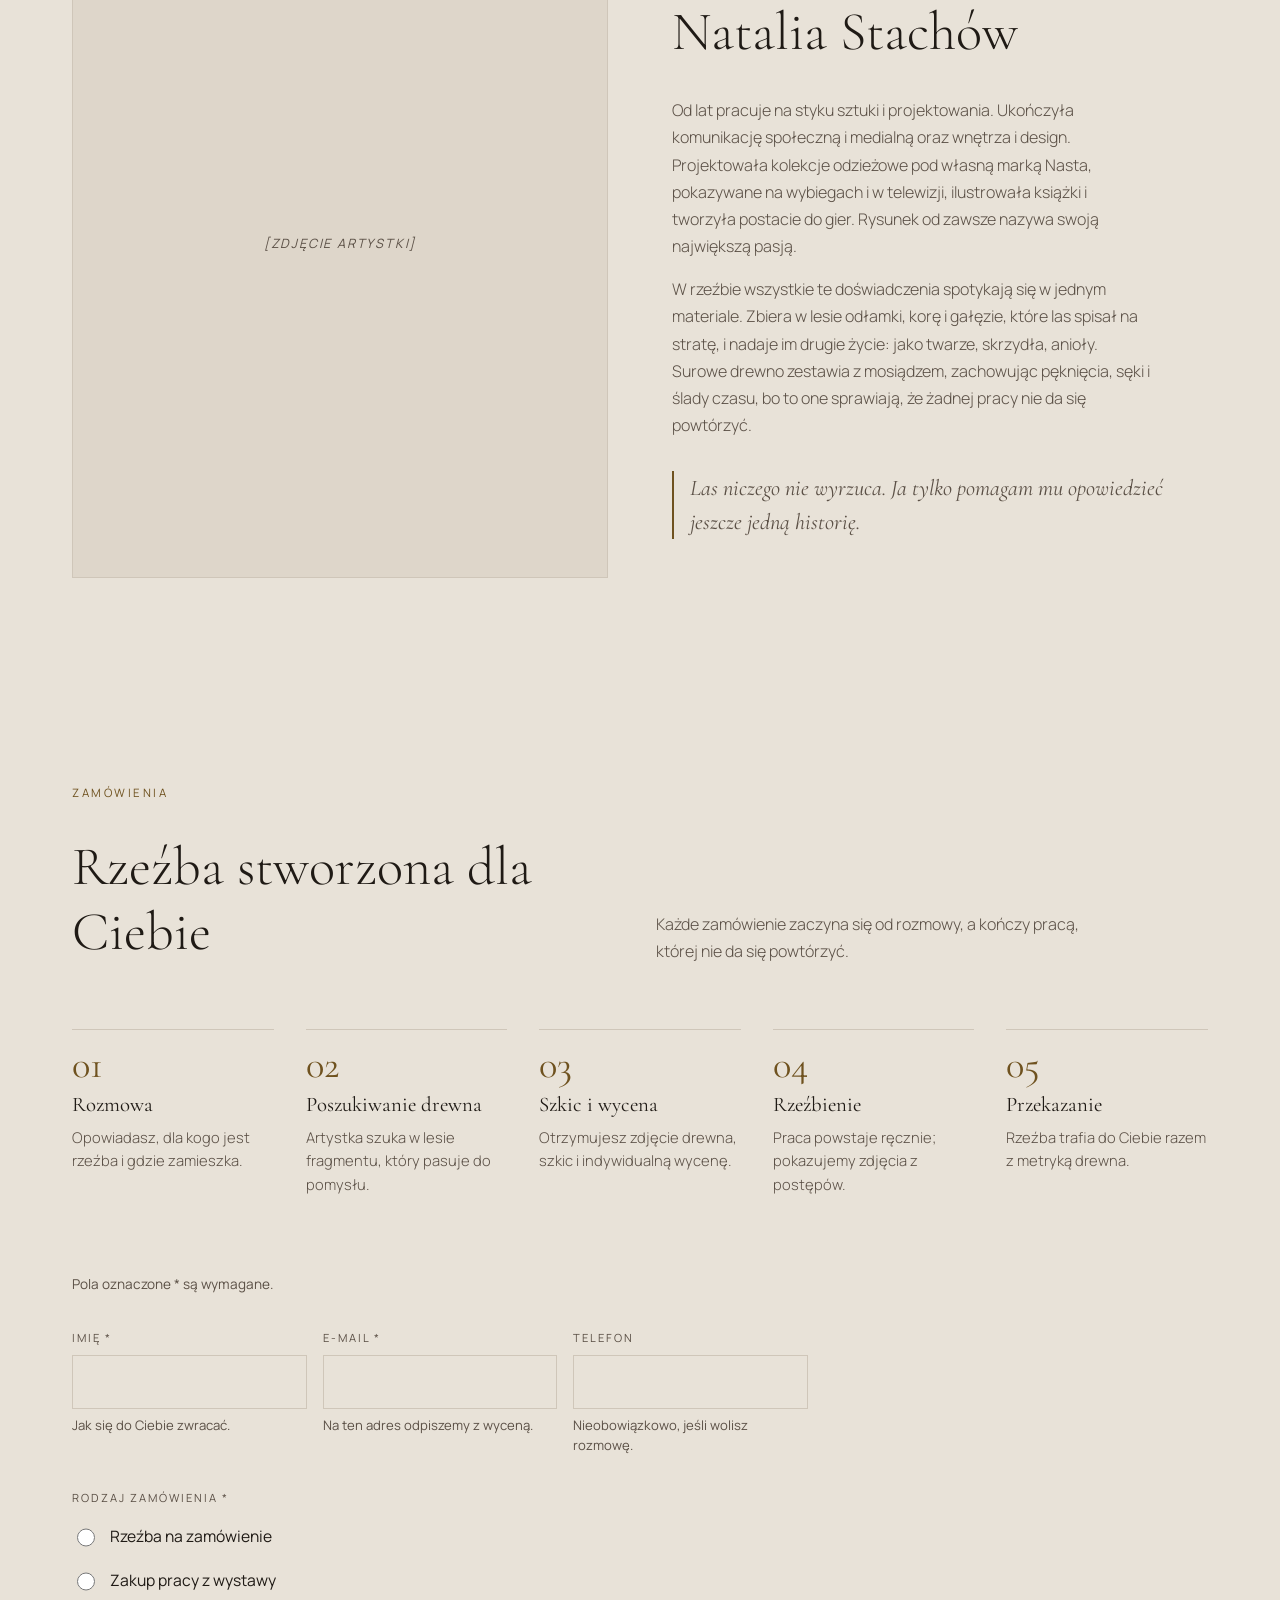
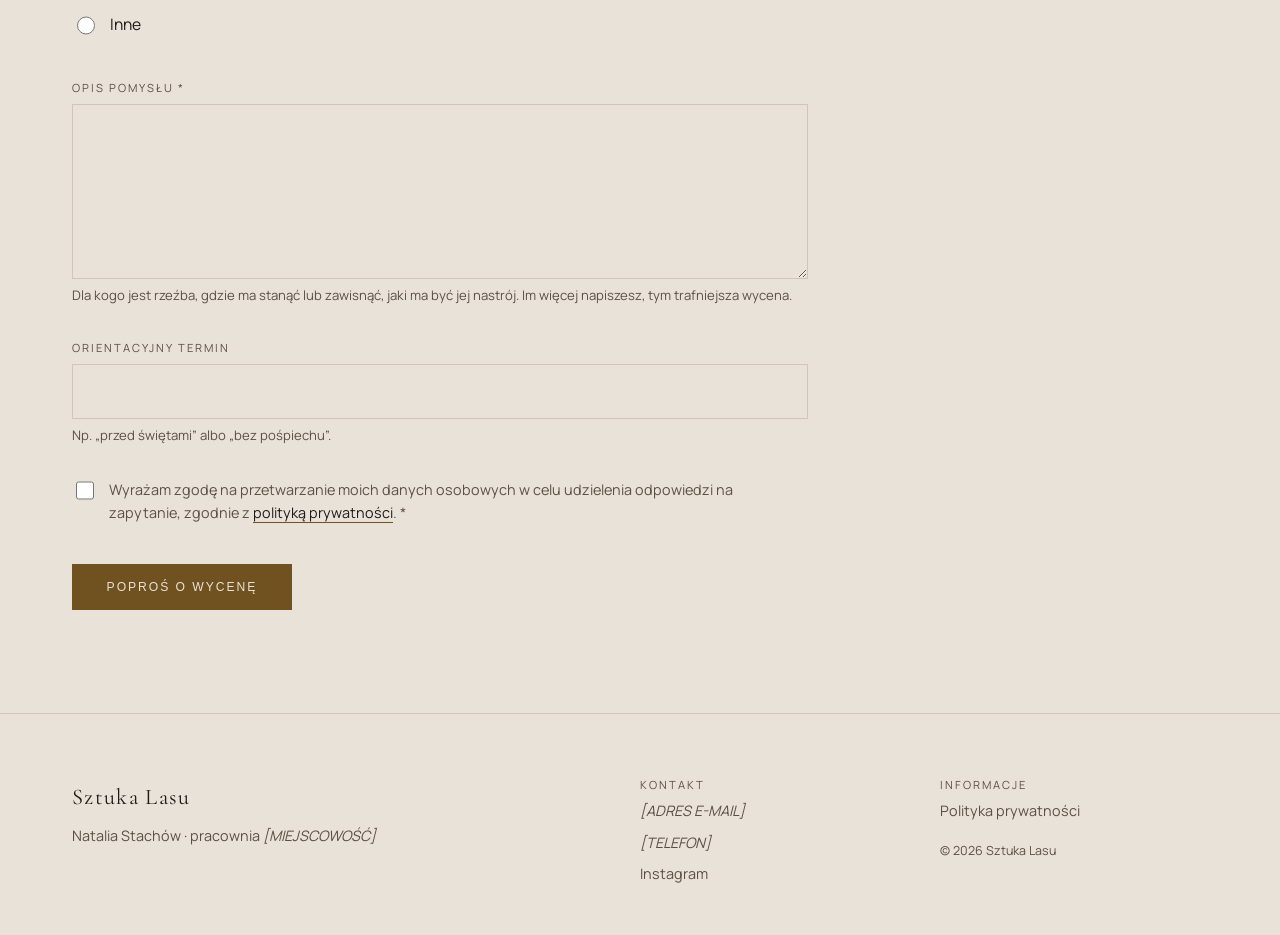
==== commit 631b679d: "Biogram artystki, stopka i uproszczona metryka" ====
--- a/index.html
+++ b/index.html
@@ -6,9 +6,9 @@
   <title>Sztuka Lasu — rzeźby w drewnie</title>
   <meta name="description" content="Wirtualna galeria rzeźb w drewnie. Każda praca powstaje z gałęzi i odłamków zebranych w lesie — z drewna, które dostaje drugie życie.">
 
-  <!-- TYMCZASOWE: strona stoi na adresie testowym i ma w sobie lorem ipsum
-       oraz wartości w nawiasach kwadratowych. noindex trzyma ją poza
-       wynikami Google do czasu startu na sztukalasu.pl.
+  <!-- TYMCZASOWE: strona stoi na adresie testowym i ma jeszcze wartości
+       w nawiasach kwadratowych. noindex trzyma ją poza wynikami Google
+       do czasu startu na sztukalasu.pl.
        USUNĄĆ PRZED PUBLIKACJĄ — patrz CLAUDE.md, "Sprawy otwarte". -->
   <meta name="robots" content="noindex">
 
@@ -257,8 +257,8 @@
           </h2>
 
           <p class="metryka-sekcja__opis">
-            Do każdej pracy dołączamy metrykę: skąd pochodzi fragment drewna
-            i czym był, zanim stał się rzeźbą.
+            Do każdej pracy dołączamy metrykę: czym był fragment drewna,
+            zanim stał się rzeźbą.
           </p>
 
           <!-- <dl> = lista definicji. Każde <dt> to nazwa (etykieta),
@@ -269,12 +269,6 @@
             <dt>Praca</dt>
             <dd>Kwiat z kory</dd>
 
-            <dt>Gatunek</dt>
-            <dd class="do-uzupelnienia">[GATUNEK DREWNA]</dd>
-
-            <dt>Znaleziono</dt>
-            <dd class="do-uzupelnienia">[MIEJSCE I ROK]</dd>
-
             <dt>Czym było</dt>
             <dd class="do-uzupelnienia">[NP. OPADŁA KORA]</dd>
 
@@ -292,9 +286,9 @@
     <!-- =====================================================
          ARTYSTKA
 
-         Cała treść tej sekcji jest zastępcza — do napisania
-         razem z mamą. Stąd klasa do-uzupelnienia na każdym
-         elemencie z tekstem.
+         Treść jest prawdziwa. Zastępcze zostały tylko dwie rzeczy,
+         obie z klasą do-uzupelnienia: miejsce na portret i cytat,
+         który czeka na akceptację artystki.
          ===================================================== -->
     <section class="artystka" id="artystka">
       <div class="artystka__wnetrze">
@@ -307,26 +301,31 @@
         <div class="artystka__tekst">
           <p class="etykieta">Artystka</p>
 
-          <h2 class="tytul-sekcji do-uzupelnienia">[IMIĘ I NAZWISKO ARTYSTKI]</h2>
-
-          <p class="artystka__akapit do-uzupelnienia">
-            Lorem ipsum dolor sit amet, consectetur adipiscing elit. Sed do
-            eiusmod tempor incididunt ut labore et dolore magna aliqua. Ut enim
-            ad minim veniam, quis nostrud exercitation ullamco laboris nisi ut
-            aliquip ex ea commodo consequat.
-          </p>
-
-          <p class="artystka__akapit do-uzupelnienia">
-            Duis aute irure dolor in reprehenderit in voluptate velit esse
-            cillum dolore eu fugiat nulla pariatur. Excepteur sint occaecat
-            cupidatat non proident, sunt in culpa qui officia deserunt mollit
-            anim id est laborum.
-          </p>
-
+          <h2 class="tytul-sekcji">Natalia Stachów</h2>
+
+          <p class="artystka__akapit">
+            Od lat pracuje na styku sztuki i projektowania. Ukończyła
+            komunikację społeczną i medialną oraz wnętrza i design.
+            Projektowała kolekcje odzieżowe pod własną marką Nasta,
+            pokazywane na wybiegach i w telewizji, ilustrowała książki
+            i tworzyła postacie do gier. Rysunek od zawsze nazywa swoją
+            największą pasją.
+          </p>
+
+          <p class="artystka__akapit">
+            W rzeźbie wszystkie te doświadczenia spotykają się w jednym
+            materiale. Zbiera w lesie odłamki, korę i gałęzie, które las
+            spisał na stratę, i nadaje im drugie życie: jako twarze,
+            skrzydła, anioły. Surowe drewno zestawia z mosiądzem,
+            zachowując pęknięcia, sęki i ślady czasu, bo to one sprawiają,
+            że żadnej pracy nie da się powtórzyć.
+          </p>
+
+          <!-- Cytat czeka na akceptację artystki — stąd do-uzupelnienia. -->
           <blockquote class="cytat">
             <p class="do-uzupelnienia">
-              Sed ut perspiciatis unde omnis iste natus error sit voluptatem
-              accusantium doloremque laudantium.
+              Las niczego nie wyrzuca. Ja tylko pomagam mu opowiedzieć
+              jeszcze jedną historię.
             </p>
           </blockquote>
         </div>
@@ -571,7 +570,7 @@
       <div class="stopka__blok">
         <p class="stopka__nazwa">Sztuka Lasu</p>
         <p class="stopka__opis">
-          <span class="do-uzupelnienia">[IMIĘ I NAZWISKO]</span> ·
+          Natalia Stachów ·
           pracownia <span class="do-uzupelnienia">[MIEJSCOWOŚĆ]</span>
         </p>
       </div>
